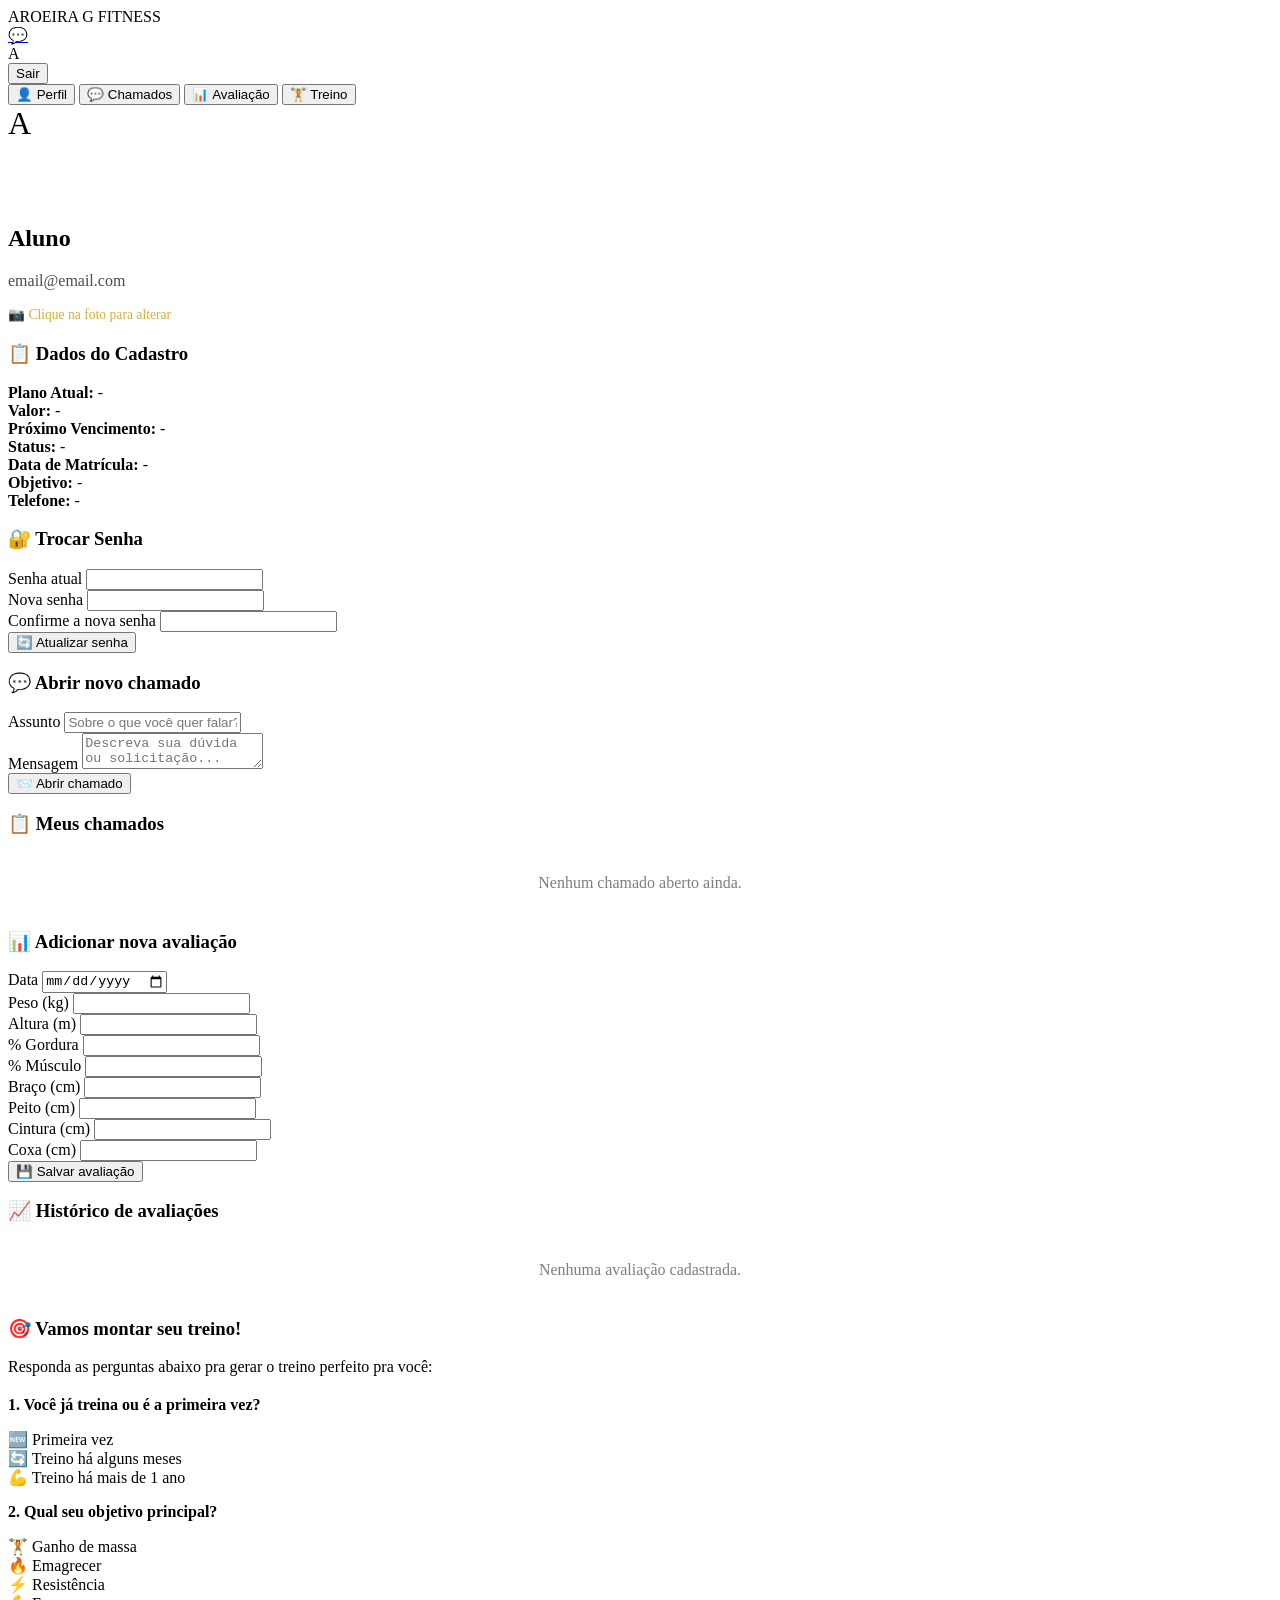
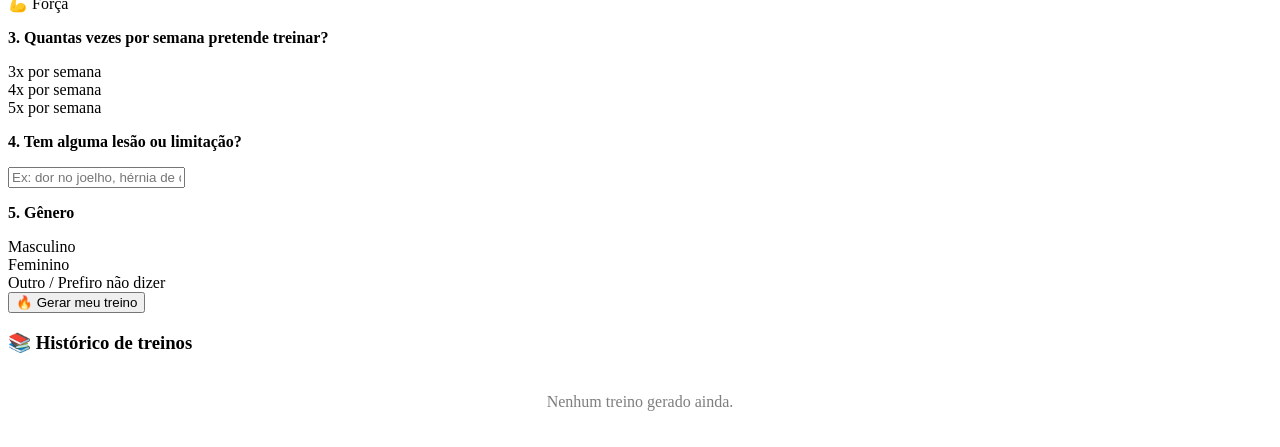
==== dashboard.html @ 15037dab "feat: dashboard com perfil, chamados, avaliacao e treino" ====
<!DOCTYPE html>
<html lang="pt-BR">
<head>
<meta charset="UTF-8">
<meta name="viewport" content="width=device-width, initial-scale=1.0">
<title>Área do Aluno - Aroeira G Fitness</title>
<link rel="stylesheet" href="style.css">
</head>
<body>

<header>
    <div class="logo">AROEIRA <span>G FITNESS</span></div>
    <div class="user-area">
        <a href="https://wa.me/5516997902168" target="_blank" class="btn btn-wpp">💬</a>
        <div class="avatar" id="headerAvatar" onclick="document.getElementById('fotoInput').click()">A</div>
        <button class="btn btn-outline" onclick="logout()">Sair</button>
    </div>
</header>

<input type="file" id="fotoInput" accept="image/*" style="display:none" onchange="trocarFoto(event)">

<div class="container">

    <div class="tabs">
        <button class="tab active" onclick="abrirTab('perfil', this)">👤 Perfil</button>
        <button class="tab" onclick="abrirTab('chamados', this)">💬 Chamados</button>
        <button class="tab" onclick="abrirTab('avaliacao', this)">📊 Avaliação</button>
        <button class="tab" onclick="abrirTab('treino', this)">🏋️ Treino</button>
    </div>

    <!-- PERFIL -->
    <div id="perfil" class="tab-content active">
        <div class="card">
            <div class="flex" style="align-items:center; gap:20px; margin-bottom:20px;">
                <div class="avatar" id="perfilAvatar" style="width:100px; height:100px; font-size:2rem;" onclick="document.getElementById('fotoInput').click()">A</div>
                <div>
                    <h2 class="text-gold" id="perfilNome">Aluno</h2>
                    <p id="perfilEmail" style="opacity:0.7;">email@email.com</p>
                    <p style="margin-top:8px; font-size:0.85rem; color:#d4af37;">📷 Clique na foto para alterar</p>
                </div>
            </div>

            <h3>📋 Dados do Cadastro</h3>
            <div class="info-row"><strong>Plano Atual:</strong> <span id="perfilPlano">-</span></div>
            <div class="info-row"><strong>Valor:</strong> <span id="perfilValor">-</span></div>
            <div class="info-row"><strong>Próximo Vencimento:</strong> <span id="perfilVencimento">-</span></div>
            <div class="info-row"><strong>Status:</strong> <span id="perfilStatus">-</span></div>
            <div class="info-row"><strong>Data de Matrícula:</strong> <span id="perfilMatricula">-</span></div>
            <div class="info-row"><strong>Objetivo:</strong> <span id="perfilObjetivo">-</span></div>
            <div class="info-row"><strong>Telefone:</strong> <span id="perfilTelefone">-</span></div>
        </div>

        <div class="card">
            <h3>🔐 Trocar Senha</h3>
            <form onsubmit="return trocarSenha(event)">
                <div class="form-group">
                    <label>Senha atual</label>
                    <input type="password" id="senhaAtual" required>
                </div>
                <div class="form-group">
                    <label>Nova senha</label>
                    <input type="password" id="senhaNova" required minlength="4">
                </div>
                <div class="form-group">
                    <label>Confirme a nova senha</label>
                    <input type="password" id="senhaConfirma" required minlength="4">
                </div>
                <button type="submit" class="btn">🔄 Atualizar senha</button>
            </form>
        </div>
    </div>

    <!-- CHAMADOS -->
    <div id="chamados" class="tab-content">
        <div class="card">
            <h3>💬 Abrir novo chamado</h3>
            <form onsubmit="return abrirChamado(event)">
                <div class="form-group">
                    <label>Assunto</label>
                    <input type="text" id="chamadoAssunto" required placeholder="Sobre o que você quer falar?">
                </div>
                <div class="form-group">
                    <label>Mensagem</label>
                    <textarea id="chamadoMensagem" required placeholder="Descreva sua dúvida ou solicitação..."></textarea>
                </div>
                <button type="submit" class="btn">📨 Abrir chamado</button>
            </form>
        </div>

        <div class="card">
            <h3>📋 Meus chamados</h3>
            <div id="listaChamados">
                <p style="opacity:0.5; text-align:center; padding:20px;">Nenhum chamado aberto ainda.</p>
            </div>
        </div>
    </div>

    <!-- AVALIAÇÃO FÍSICA -->
    <div id="avaliacao" class="tab-content">
        <div class="card">
            <h3>📊 Adicionar nova avaliação</h3>
            <form onsubmit="return adicionarAvaliacao(event)">
                <div class="grid-2">
                    <div class="form-group">
                        <label>Data</label>
                        <input type="date" id="avData" required>
                    </div>
                    <div class="form-group">
                        <label>Peso (kg)</label>
                        <input type="number" step="0.1" id="avPeso" required>
                    </div>
                    <div class="form-group">
                        <label>Altura (m)</label>
                        <input type="number" step="0.01" id="avAltura" required>
                    </div>
                    <div class="form-group">
                        <label>% Gordura</label>
                        <input type="number" step="0.1" id="avGordura" required>
                    </div>
                    <div class="form-group">
                        <label>% Músculo</label>
                        <input type="number" step="0.1" id="avMusculo" required>
                    </div>
                    <div class="form-group">
                        <label>Braço (cm)</label>
                        <input type="number" step="0.1" id="avBraco" required>
                    </div>
                    <div class="form-group">
                        <label>Peito (cm)</label>
                        <input type="number" step="0.1" id="avPeito" required>
                    </div>
                    <div class="form-group">
                        <label>Cintura (cm)</label>
                        <input type="number" step="0.1" id="avCintura" required>
                    </div>
                    <div class="form-group">
                        <label>Coxa (cm)</label>
                        <input type="number" step="0.1" id="avCoxa" required>
                    </div>
                </div>
                <button type="submit" class="btn">💾 Salvar avaliação</button>
            </form>
        </div>

        <div class="card">
            <h3>📈 Histórico de avaliações</h3>
            <div id="listaAvaliacoes">
                <p style="opacity:0.5; text-align:center; padding:20px;">Nenhuma avaliação cadastrada.</p>
            </div>
        </div>
    </div>

    <!-- TREINO -->
    <div id="treino" class="tab-content">
        <div id="filtrosTreino">
            <div class="filtro-card">
                <h3>🎯 Vamos montar seu treino!</h3>
                <p style="margin-bottom:20px;">Responda as perguntas abaixo pra gerar o treino perfeito pra você:</p>

                <p class="text-gold mb-20"><strong>1. Você já treina ou é a primeira vez?</strong></p>
                <div class="opcoes" data-pergunta="experiencia">
                    <div class="opcao" onclick="selecionarOpcao(this, 'experiencia', 'iniciante')">🆕 Primeira vez</div>
                    <div class="opcao" onclick="selecionarOpcao(this, 'experiencia', 'intermediario')">🔄 Treino há alguns meses</div>
                    <div class="opcao" onclick="selecionarOpcao(this, 'experiencia', 'avancado')">💪 Treino há mais de 1 ano</div>
                </div>

                <p class="text-gold mb-20"><strong>2. Qual seu objetivo principal?</strong></p>
                <div class="opcoes" data-pergunta="objetivo">
                    <div class="opcao" onclick="selecionarOpcao(this, 'objetivo', 'hipertrofia')">🏋️ Ganho de massa</div>
                    <div class="opcao" onclick="selecionarOpcao(this, 'objetivo', 'emagrecimento')">🔥 Emagrecer</div>
                    <div class="opcao" onclick="selecionarOpcao(this, 'objetivo', 'resistencia')">⚡ Resistência</div>
                    <div class="opcao" onclick="selecionarOpcao(this, 'objetivo', 'forca')">💪 Força</div>
                </div>

                <p class="text-gold mb-20"><strong>3. Quantas vezes por semana pretende treinar?</strong></p>
                <div class="opcoes" data-pergunta="frequencia">
                    <div class="opcao" onclick="selecionarOpcao(this, 'frequencia', 3)">3x por semana</div>
                    <div class="opcao" onclick="selecionarOpcao(this, 'frequencia', 4)">4x por semana</div>
                    <div class="opcao" onclick="selecionarOpcao(this, 'frequencia', 5)">5x por semana</div>
                </div>

                <p class="text-gold mb-20"><strong>4. Tem alguma lesão ou limitação?</strong></p>
                <div class="form-group">
                    <input type="text" id="limitacao" placeholder="Ex: dor no joelho, hérnia de disco, nenhuma...">
                </div>

                <p class="text-gold mb-20"><strong>5. Gênero</strong></p>
                <div class="opcoes" data-pergunta="genero">
                    <div class="opcao" onclick="selecionarOpcao(this, 'genero', 'm')">Masculino</div>
                    <div class="opcao" onclick="selecionarOpcao(this, 'genero', 'f')">Feminino</div>
                    <div class="opcao" onclick="selecionarOpcao(this, 'genero', 'o')">Outro / Prefiro não dizer</div>
                </div>

                <button class="btn mt-20" onclick="gerarTreino()">🔥 Gerar meu treino</button>
            </div>
        </div>

        <div id="resultadoTreino" style="display:none;"></div>

        <div class="card mt-20">
            <h3>📚 Histórico de treinos</h3>
            <div id="listaTreinos">
                <p style="opacity:0.5; text-align:center; padding:20px;">Nenhum treino gerado ainda.</p>
            </div>
        </div>
    </div>

</div>

<script src="app.js"></script>
</body>
</html>
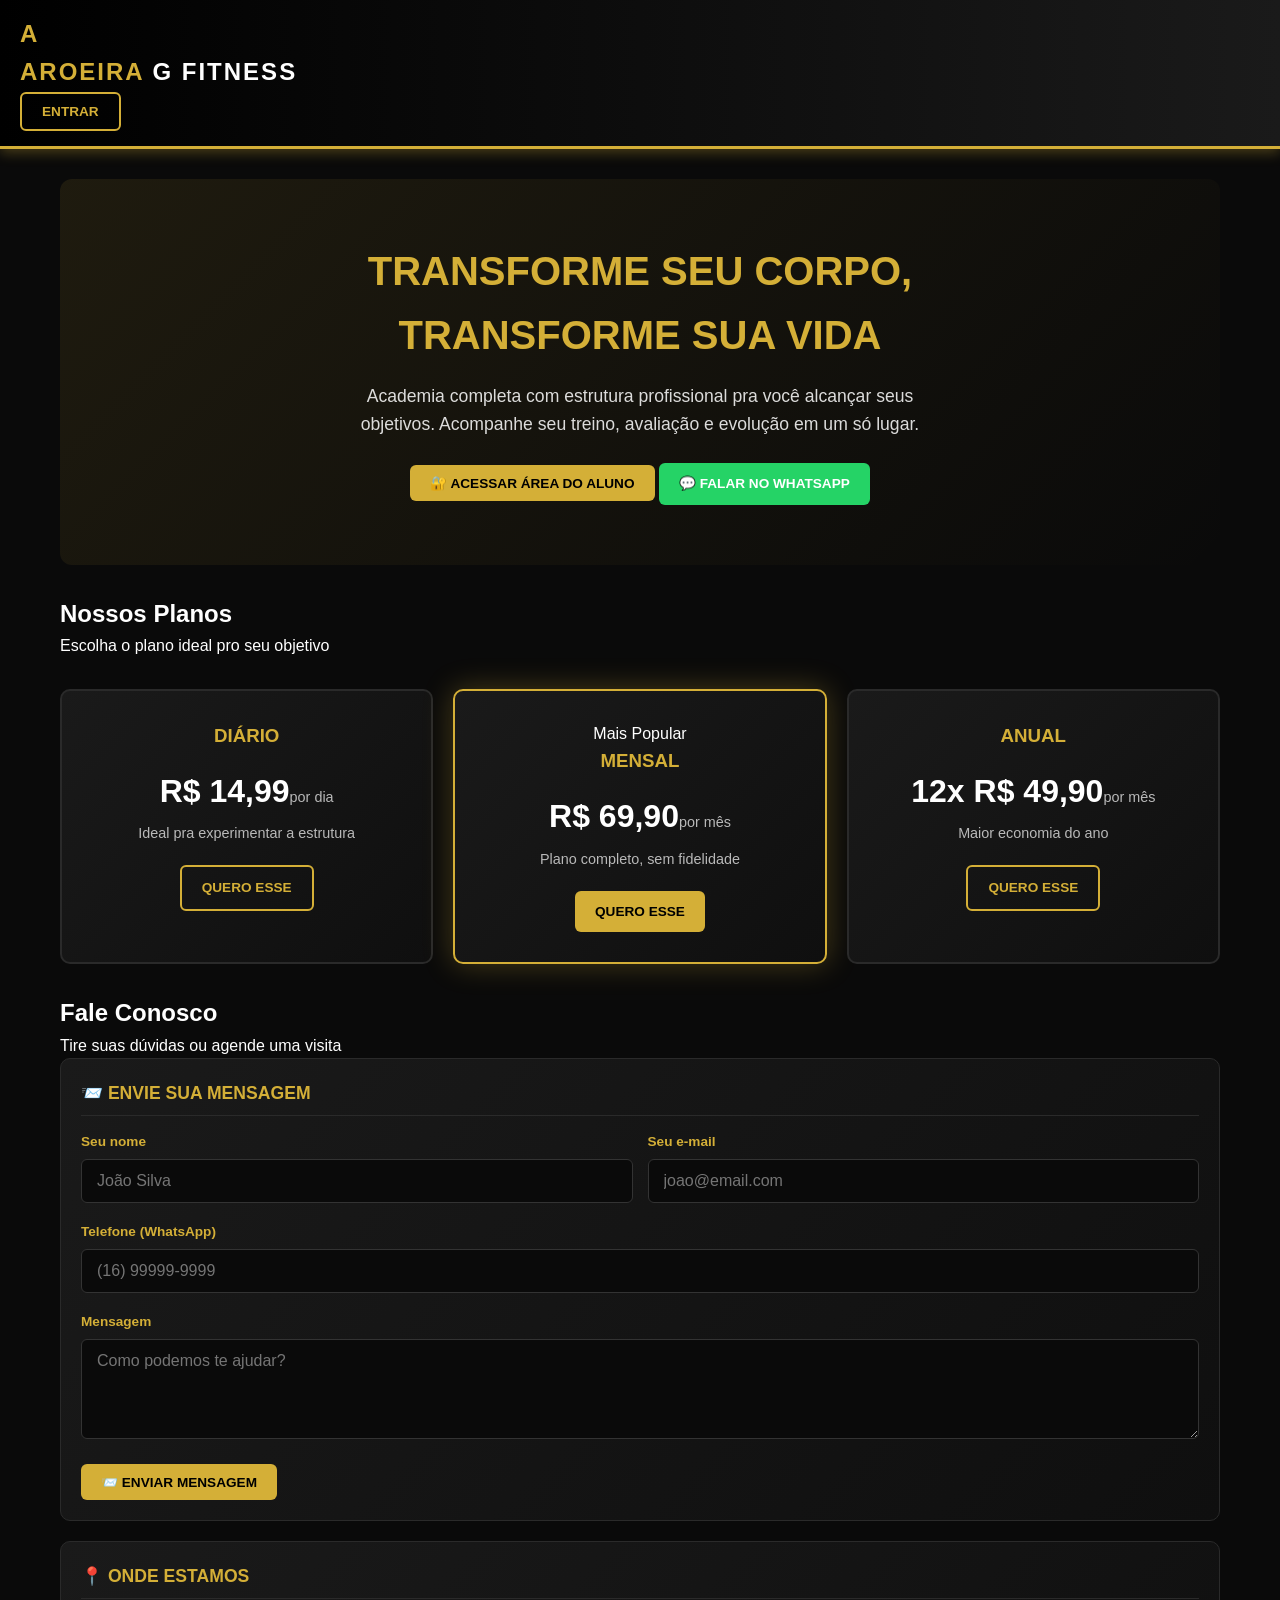
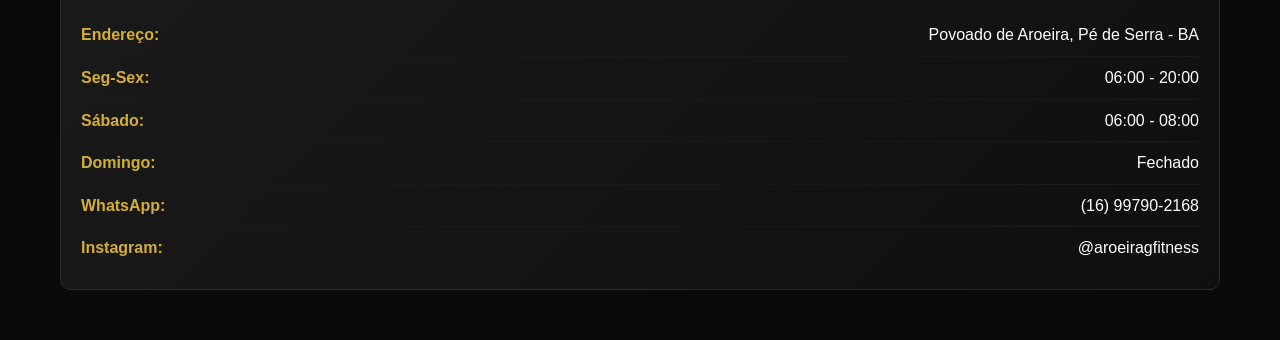
==== commit d187fec8: "v2: stats no perfil, avaliacao com editar/excluir" ====
--- a/dashboard.html
+++ b/dashboard.html
@@ -4,16 +4,23 @@
 <meta charset="UTF-8">
 <meta name="viewport" content="width=device-width, initial-scale=1.0">
 <title>Área do Aluno - Aroeira G Fitness</title>
+<link rel="preconnect" href="https://fonts.googleapis.com">
+<link rel="preconnect" href="https://fonts.gstatic.com" crossorigin>
+<link href="https://fonts.googleapis.com/css2?family=Inter:wght@400;500;600;700;800;900&display=swap" rel="stylesheet">
 <link rel="stylesheet" href="style.css">
 </head>
 <body>
 
 <header>
-    <div class="logo">AROEIRA <span>G FITNESS</span></div>
-    <div class="user-area">
-        <a href="https://wa.me/5516997902168" target="_blank" class="btn btn-wpp">💬</a>
-        <div class="avatar" id="headerAvatar" onclick="document.getElementById('fotoInput').click()">A</div>
-        <button class="btn btn-outline" onclick="logout()">Sair</button>
+    <div class="header-inner">
+        <div class="logo">
+            <div class="logo-mark">A</div>
+            <div class="logo-text">AROEIRA <span>G FITNESS</span></div>
+        </div>
+        <div class="user-area">
+            <div class="avatar" id="headerAvatar" onclick="document.getElementById('fotoInput').click()" title="Trocar foto">A</div>
+            <button class="btn btn-outline btn-sm" onclick="logout()">Sair</button>
+        </div>
     </div>
 </header>
 
@@ -31,39 +38,46 @@
     <!-- PERFIL -->
     <div id="perfil" class="tab-content active">
         <div class="card">
-            <div class="flex" style="align-items:center; gap:20px; margin-bottom:20px;">
-                <div class="avatar" id="perfilAvatar" style="width:100px; height:100px; font-size:2rem;" onclick="document.getElementById('fotoInput').click()">A</div>
+            <div class="flex" style="align-items:center; gap:20px; margin-bottom:24px;">
+                <div class="avatar avatar-lg" id="perfilAvatar" onclick="document.getElementById('fotoInput').click()">A</div>
                 <div>
-                    <h2 class="text-gold" id="perfilNome">Aluno</h2>
-                    <p id="perfilEmail" style="opacity:0.7;">email@email.com</p>
-                    <p style="margin-top:8px; font-size:0.85rem; color:#d4af37;">📷 Clique na foto para alterar</p>
-                </div>
-            </div>
-
-            <h3>📋 Dados do Cadastro</h3>
-            <div class="info-row"><strong>Plano Atual:</strong> <span id="perfilPlano">-</span></div>
-            <div class="info-row"><strong>Valor:</strong> <span id="perfilValor">-</span></div>
-            <div class="info-row"><strong>Próximo Vencimento:</strong> <span id="perfilVencimento">-</span></div>
-            <div class="info-row"><strong>Status:</strong> <span id="perfilStatus">-</span></div>
+                    <h2 class="text-gold" id="perfilNome" style="font-size:1.6rem; margin-bottom:4px;">Aluno</h2>
+                    <p id="perfilEmail" class="text-muted">email@email.com</p>
+                    <p style="margin-top:8px; font-size:0.82rem; color:var(--gold); font-weight:600;">📷 Clique na foto para alterar</p>
+                </div>
+            </div>
+
+            <div class="stat-grid">
+                <div class="stat-box"><div class="label">Plano</div><div class="value" id="statPlano">-</div></div>
+                <div class="stat-box"><div class="label">Valor</div><div class="value" id="statValor">-</div></div>
+                <div class="stat-box"><div class="label">Vencimento</div><div class="value" id="statVencimento">-</div></div>
+                <div class="stat-box"><div class="label">Status</div><div class="value" id="statStatus">-</div></div>
+            </div>
+
+            <h3 style="color:var(--gold); font-size:0.85rem; text-transform:uppercase; letter-spacing:1px; margin-bottom:12px; font-weight:700;">Dados Cadastrais</h3>
             <div class="info-row"><strong>Data de Matrícula:</strong> <span id="perfilMatricula">-</span></div>
             <div class="info-row"><strong>Objetivo:</strong> <span id="perfilObjetivo">-</span></div>
             <div class="info-row"><strong>Telefone:</strong> <span id="perfilTelefone">-</span></div>
         </div>
 
         <div class="card">
-            <h3>🔐 Trocar Senha</h3>
+            <div class="card-header">
+                <h3>🔐 Segurança</h3>
+            </div>
             <form onsubmit="return trocarSenha(event)">
                 <div class="form-group">
                     <label>Senha atual</label>
                     <input type="password" id="senhaAtual" required>
                 </div>
-                <div class="form-group">
-                    <label>Nova senha</label>
-                    <input type="password" id="senhaNova" required minlength="4">
-                </div>
-                <div class="form-group">
-                    <label>Confirme a nova senha</label>
-                    <input type="password" id="senhaConfirma" required minlength="4">
+                <div class="grid-2">
+                    <div class="form-group">
+                        <label>Nova senha</label>
+                        <input type="password" id="senhaNova" required minlength="4">
+                    </div>
+                    <div class="form-group">
+                        <label>Confirme a nova senha</label>
+                        <input type="password" id="senhaConfirma" required minlength="4">
+                    </div>
                 </div>
                 <button type="submit" class="btn">🔄 Atualizar senha</button>
             </form>
@@ -73,7 +87,7 @@
     <!-- CHAMADOS -->
     <div id="chamados" class="tab-content">
         <div class="card">
-            <h3>💬 Abrir novo chamado</h3>
+            <div class="card-header"><h3>💬 Abrir novo chamado</h3></div>
             <form onsubmit="return abrirChamado(event)">
                 <div class="form-group">
                     <label>Assunto</label>
@@ -88,9 +102,11 @@
         </div>
 
         <div class="card">
-            <h3>📋 Meus chamados</h3>
+            <div class="card-header">
+                <h3>📋 Meus chamados</h3>
+            </div>
             <div id="listaChamados">
-                <p style="opacity:0.5; text-align:center; padding:20px;">Nenhum chamado aberto ainda.</p>
+                <p class="text-muted text-center" style="padding:20px;">Nenhum chamado aberto ainda.</p>
             </div>
         </div>
     </div>
@@ -98,54 +114,38 @@
     <!-- AVALIAÇÃO FÍSICA -->
     <div id="avaliacao" class="tab-content">
         <div class="card">
-            <h3>📊 Adicionar nova avaliação</h3>
-            <form onsubmit="return adicionarAvaliacao(event)">
-                <div class="grid-2">
-                    <div class="form-group">
-                        <label>Data</label>
-                        <input type="date" id="avData" required>
-                    </div>
-                    <div class="form-group">
-                        <label>Peso (kg)</label>
-                        <input type="number" step="0.1" id="avPeso" required>
-                    </div>
-                    <div class="form-group">
-                        <label>Altura (m)</label>
-                        <input type="number" step="0.01" id="avAltura" required>
-                    </div>
-                    <div class="form-group">
-                        <label>% Gordura</label>
-                        <input type="number" step="0.1" id="avGordura" required>
-                    </div>
-                    <div class="form-group">
-                        <label>% Músculo</label>
-                        <input type="number" step="0.1" id="avMusculo" required>
-                    </div>
-                    <div class="form-group">
-                        <label>Braço (cm)</label>
-                        <input type="number" step="0.1" id="avBraco" required>
-                    </div>
-                    <div class="form-group">
-                        <label>Peito (cm)</label>
-                        <input type="number" step="0.1" id="avPeito" required>
-                    </div>
-                    <div class="form-group">
-                        <label>Cintura (cm)</label>
-                        <input type="number" step="0.1" id="avCintura" required>
-                    </div>
-                    <div class="form-group">
-                        <label>Coxa (cm)</label>
-                        <input type="number" step="0.1" id="avCoxa" required>
-                    </div>
-                </div>
-                <button type="submit" class="btn">💾 Salvar avaliação</button>
+            <div class="card-header">
+                <h3>📊 <span id="avFormTitulo">Adicionar avaliação</span></h3>
+                <button class="btn btn-outline btn-sm hidden" id="avCancelarBtn" onclick="cancelarEdicaoAvaliacao()">Cancelar</button>
+            </div>
+            <form onsubmit="return salvarAvaliacao(event)">
+                <input type="hidden" id="avId">
+                <div class="eval-grid">
+                    <div class="form-group"><label>Data</label><input type="date" id="av_date" required></div>
+                    <div class="form-group"><label>Peso (kg)</label><input type="number" id="av_peso" step="0.1" required></div>
+                    <div class="form-group"><label>Busto</label><input type="number" id="av_busto" step="0.1"></div>
+                    <div class="form-group"><label>Cintura</label><input type="number" id="av_cintura" step="0.1"></div>
+                    <div class="form-group"><label>Barriga</label><input type="number" id="av_barriga" step="0.1"></div>
+                    <div class="form-group"><label>Quadril</label><input type="number" id="av_quadril" step="0.1"></div>
+                    <div class="form-group"><label>Perna</label><input type="number" id="av_perna" step="0.1"></div>
+                    <div class="form-group"><label>Braço</label><input type="number" id="av_braco" step="0.1"></div>
+                    <div class="form-group"><label>IMC</label><input type="number" id="av_imc" step="0.1"></div>
+                    <div class="form-group"><label>% Gordura</label><input type="number" id="av_gordura" step="0.1"></div>
+                    <div class="form-group"><label>Massa Magra</label><input type="number" id="av_massa" step="0.1"></div>
+                    <div class="form-group"><label>Gord. Visceral</label><input type="number" id="av_visceral" step="0.1"></div>
+                    <div class="form-group"><label>Metab. Basal</label><input type="number" id="av_basal"></div>
+                    <div class="form-group"><label>Idade Metab.</label><input type="number" id="av_idade"></div>
+                </div>
+                <button type="submit" class="btn" id="avSubmitBtn">💾 Salvar avaliação</button>
             </form>
         </div>
 
         <div class="card">
-            <h3>📈 Histórico de avaliações</h3>
+            <div class="card-header">
+                <h3>📈 Histórico de avaliações</h3>
+            </div>
             <div id="listaAvaliacoes">
-                <p style="opacity:0.5; text-align:center; padding:20px;">Nenhuma avaliação cadastrada.</p>
+                <p class="text-muted text-center" style="padding:20px;">Nenhuma avaliação cadastrada.</p>
             </div>
         </div>
     </div>
@@ -154,53 +154,71 @@
     <div id="treino" class="tab-content">
         <div id="filtrosTreino">
             <div class="filtro-card">
-                <h3>🎯 Vamos montar seu treino!</h3>
-                <p style="margin-bottom:20px;">Responda as perguntas abaixo pra gerar o treino perfeito pra você:</p>
-
-                <p class="text-gold mb-20"><strong>1. Você já treina ou é a primeira vez?</strong></p>
-                <div class="opcoes" data-pergunta="experiencia">
-                    <div class="opcao" onclick="selecionarOpcao(this, 'experiencia', 'iniciante')">🆕 Primeira vez</div>
-                    <div class="opcao" onclick="selecionarOpcao(this, 'experiencia', 'intermediario')">🔄 Treino há alguns meses</div>
-                    <div class="opcao" onclick="selecionarOpcao(this, 'experiencia', 'avancado')">💪 Treino há mais de 1 ano</div>
-                </div>
-
-                <p class="text-gold mb-20"><strong>2. Qual seu objetivo principal?</strong></p>
-                <div class="opcoes" data-pergunta="objetivo">
-                    <div class="opcao" onclick="selecionarOpcao(this, 'objetivo', 'hipertrofia')">🏋️ Ganho de massa</div>
-                    <div class="opcao" onclick="selecionarOpcao(this, 'objetivo', 'emagrecimento')">🔥 Emagrecer</div>
-                    <div class="opcao" onclick="selecionarOpcao(this, 'objetivo', 'resistencia')">⚡ Resistência</div>
-                    <div class="opcao" onclick="selecionarOpcao(this, 'objetivo', 'forca')">💪 Força</div>
-                </div>
-
-                <p class="text-gold mb-20"><strong>3. Quantas vezes por semana pretende treinar?</strong></p>
-                <div class="opcoes" data-pergunta="frequencia">
-                    <div class="opcao" onclick="selecionarOpcao(this, 'frequencia', 3)">3x por semana</div>
-                    <div class="opcao" onclick="selecionarOpcao(this, 'frequencia', 4)">4x por semana</div>
-                    <div class="opcao" onclick="selecionarOpcao(this, 'frequencia', 5)">5x por semana</div>
-                </div>
-
-                <p class="text-gold mb-20"><strong>4. Tem alguma lesão ou limitação?</strong></p>
-                <div class="form-group">
-                    <input type="text" id="limitacao" placeholder="Ex: dor no joelho, hérnia de disco, nenhuma...">
-                </div>
-
-                <p class="text-gold mb-20"><strong>5. Gênero</strong></p>
-                <div class="opcoes" data-pergunta="genero">
-                    <div class="opcao" onclick="selecionarOpcao(this, 'genero', 'm')">Masculino</div>
-                    <div class="opcao" onclick="selecionarOpcao(this, 'genero', 'f')">Feminino</div>
-                    <div class="opcao" onclick="selecionarOpcao(this, 'genero', 'o')">Outro / Prefiro não dizer</div>
-                </div>
-
-                <button class="btn mt-20" onclick="gerarTreino()">🔥 Gerar meu treino</button>
-            </div>
-        </div>
-
-        <div id="resultadoTreino" style="display:none;"></div>
+                <h3>🎯 Monte seu treino</h3>
+                <p class="subtitle">Responda as perguntas e a gente gera um treino personalizado pra você com os aparelhos da academia.</p>
+
+                <div class="filtro-pergunta">
+                    <div class="titulo"><strong>1.</strong> Você já treina ou é a primeira vez?</div>
+                    <div class="opcoes" data-pergunta="experiencia">
+                        <div class="opcao" onclick="selecionarOpcao(this, 'experiencia', 'iniciante')">🆕 Primeira vez</div>
+                        <div class="opcao" onclick="selecionarOpcao(this, 'experiencia', 'intermediario')">🔄 Treino há meses</div>
+                        <div class="opcao" onclick="selecionarOpcao(this, 'experiencia', 'avancado')">💪 Treino há 1+ ano</div>
+                    </div>
+                </div>
+
+                <div class="filtro-pergunta">
+                    <div class="titulo"><strong>2.</strong> Qual seu objetivo principal?</div>
+                    <div class="opcoes" data-pergunta="objetivo">
+                        <div class="opcao" onclick="selecionarOpcao(this, 'objetivo', 'hipertrofia')">🏋️ Ganho de massa</div>
+                        <div class="opcao" onclick="selecionarOpcao(this, 'objetivo', 'emagrecimento')">🔥 Emagrecer</div>
+                        <div class="opcao" onclick="selecionarOpcao(this, 'objetivo', 'resistencia')">⚡ Resistência</div>
+                        <div class="opcao" onclick="selecionarOpcao(this, 'objetivo', 'forca')">💪 Força</div>
+                    </div>
+                </div>
+
+                <div class="filtro-pergunta">
+                    <div class="titulo"><strong>3.</strong> Quantas vezes por semana vai treinar?</div>
+                    <div class="opcoes" data-pergunta="frequencia">
+                        <div class="opcao" onclick="selecionarOpcao(this, 'frequencia', 3)">3x por semana</div>
+                        <div class="opcao" onclick="selecionarOpcao(this, 'frequencia', 4)">4x por semana</div>
+                        <div class="opcao" onclick="selecionarOpcao(this, 'frequencia', 5)">5x por semana</div>
+                    </div>
+                </div>
+
+                <div class="filtro-pergunta">
+                    <div class="titulo"><strong>4.</strong> Qual grupo muscular você quer treinar HOJE?</div>
+                    <div class="opcoes" data-pergunta="grupo">
+                        <div class="opcao" onclick="selecionarOpcao(this, 'grupo', 'peito')">🏋️ Peito</div>
+                        <div class="opcao" onclick="selecionarOpcao(this, 'grupo', 'costas')">🔙 Costas</div>
+                        <div class="opcao" onclick="selecionarOpcao(this, 'grupo', 'pernas')">🦵 Pernas</div>
+                        <div class="opcao" onclick="selecionarOpcao(this, 'grupo', 'gluteos')">🍑 Glúteos</div>
+                        <div class="opcao" onclick="selecionarOpcao(this, 'grupo', 'ombros')">💪 Ombros</div>
+                        <div class="opcao" onclick="selecionarOpcao(this, 'grupo', 'bracos')">💪 Braços</div>
+                        <div class="opcao" onclick="selecionarOpcao(this, 'grupo', 'core')">🔥 Core/Abdômen</div>
+                        <div class="opcao" onclick="selecionarOpcao(this, 'grupo', 'cardio')">❤️ Cardio</div>
+                    </div>
+                </div>
+
+                <div class="filtro-pergunta">
+                    <div class="titulo"><strong>5.</strong> Gênero</div>
+                    <div class="opcoes" data-pergunta="genero">
+                        <div class="opcao" onclick="selecionarOpcao(this, 'genero', 'm')">Masculino</div>
+                        <div class="opcao" onclick="selecionarOpcao(this, 'genero', 'f')">Feminino</div>
+                    </div>
+                </div>
+
+                <button class="btn mt-20" onclick="gerarTreino()">🔥 Gerar treino de hoje</button>
+            </div>
+        </div>
+
+        <div id="resultadoTreino" class="hidden"></div>
 
         <div class="card mt-20">
-            <h3>📚 Histórico de treinos</h3>
+            <div class="card-header">
+                <h3>📚 Histórico de treinos</h3>
+            </div>
             <div id="listaTreinos">
-                <p style="opacity:0.5; text-align:center; padding:20px;">Nenhum treino gerado ainda.</p>
+                <p class="text-muted text-center" style="padding:20px;">Nenhum treino gerado ainda.</p>
             </div>
         </div>
     </div>
--- a/style.css
+++ b/style.css
@@ -0,0 +1,451 @@
+/* ============================================
+   AROEIRA G FITNESS - SITE DOS ALUNOS
+   Identidade: Preto + Dourado (#d4af37 / #ffd700)
+   ============================================ */
+
+* { box-sizing: border-box; margin: 0; padding: 0; font-family: 'Segoe UI', Arial, sans-serif; }
+
+body {
+    background: #0a0a0a;
+    color: #fff;
+    min-height: 100vh;
+    line-height: 1.6;
+}
+
+/* === HEADER === */
+header {
+    background: linear-gradient(90deg, #000 0%, #1a1a1a 100%);
+    border-bottom: 3px solid #d4af37;
+    padding: 15px 20px;
+    display: flex;
+    align-items: center;
+    justify-content: space-between;
+    position: sticky;
+    top: 0;
+    z-index: 100;
+    box-shadow: 0 4px 12px rgba(212,175,55,0.3);
+}
+
+.logo {
+    font-size: 1.5rem;
+    font-weight: bold;
+    color: #d4af37;
+    letter-spacing: 2px;
+    text-transform: uppercase;
+}
+
+.logo span { color: #fff; }
+
+.user-area { display: flex; align-items: center; gap: 12px; }
+
+.avatar {
+    width: 40px; height: 40px; border-radius: 50%;
+    background: #d4af37; color: #000;
+    display: flex; align-items: center; justify-content: center;
+    font-weight: bold; cursor: pointer; overflow: hidden;
+    border: 2px solid #d4af37;
+}
+.avatar img { width: 100%; height: 100%; object-fit: cover; }
+
+.btn {
+    background: #d4af37;
+    color: #000;
+    border: none;
+    padding: 10px 20px;
+    border-radius: 6px;
+    font-weight: bold;
+    cursor: pointer;
+    text-transform: uppercase;
+    font-size: 0.85rem;
+    transition: all 0.3s;
+    text-decoration: none;
+    display: inline-block;
+}
+.btn:hover { background: #ffd700; transform: translateY(-2px); }
+
+.btn-outline {
+    background: transparent;
+    color: #d4af37;
+    border: 2px solid #d4af37;
+}
+.btn-outline:hover { background: #d4af37; color: #000; }
+
+.btn-wpp {
+    background: #25d366;
+    color: #fff;
+}
+.btn-wpp:hover { background: #1eb854; }
+
+/* === CONTAINER === */
+.container {
+    max-width: 1200px;
+    margin: 0 auto;
+    padding: 30px 20px;
+}
+
+/* === LOGIN === */
+.login-box {
+    max-width: 420px;
+    margin: 80px auto;
+    background: linear-gradient(135deg, #1a1a1a, #0f0f0f);
+    border: 2px solid #d4af37;
+    border-radius: 12px;
+    padding: 40px 30px;
+    box-shadow: 0 0 30px rgba(212,175,55,0.2);
+}
+.login-box h1 {
+    text-align: center;
+    color: #d4af37;
+    margin-bottom: 10px;
+    font-size: 1.8rem;
+    text-transform: uppercase;
+}
+.login-box p { text-align: center; opacity: 0.7; margin-bottom: 25px; font-size: 0.9rem; }
+
+.form-group { margin-bottom: 18px; }
+.form-group label {
+    display: block;
+    color: #d4af37;
+    font-size: 0.85rem;
+    margin-bottom: 6px;
+    font-weight: 600;
+}
+.form-group input, .form-group select, .form-group textarea {
+    width: 100%;
+    padding: 12px 15px;
+    background: #0a0a0a;
+    border: 1px solid #333;
+    border-radius: 6px;
+    color: #fff;
+    font-size: 1rem;
+    transition: border 0.3s;
+}
+.form-group input:focus, .form-group select:focus, .form-group textarea:focus {
+    border-color: #d4af37;
+    outline: none;
+}
+.form-group textarea { resize: vertical; min-height: 100px; }
+
+.form-link {
+    color: #d4af37;
+    text-decoration: none;
+    font-size: 0.85rem;
+    cursor: pointer;
+}
+.form-link:hover { color: #ffd700; }
+
+.divider {
+    text-align: center;
+    margin: 20px 0;
+    opacity: 0.4;
+    font-size: 0.8rem;
+}
+
+/* === TABS === */
+.tabs {
+    display: flex;
+    background: #1a1a1a;
+    border-bottom: 2px solid #d4af37;
+    overflow-x: auto;
+    margin-bottom: 30px;
+    border-radius: 8px 8px 0 0;
+}
+.tab {
+    flex: 1;
+    min-width: 120px;
+    padding: 15px 20px;
+    text-align: center;
+    cursor: pointer;
+    color: #888;
+    font-weight: 600;
+    text-transform: uppercase;
+    font-size: 0.85rem;
+    border-bottom: 3px solid transparent;
+    transition: all 0.3s;
+    background: none;
+    border-top: none;
+    border-left: none;
+    border-right: none;
+}
+.tab:hover { color: #d4af37; }
+.tab.active {
+    color: #d4af37;
+    border-bottom-color: #d4af37;
+    background: rgba(212,175,55,0.1);
+}
+
+.tab-content { display: none; animation: fadeIn 0.4s; }
+.tab-content.active { display: block; }
+
+@keyframes fadeIn { from { opacity: 0; transform: translateY(10px); } to { opacity: 1; transform: translateY(0); } }
+
+/* === CARDS === */
+.card {
+    background: linear-gradient(135deg, #1a1a1a, #0f0f0f);
+    border: 1px solid #2a2a2a;
+    border-radius: 10px;
+    padding: 20px;
+    margin-bottom: 20px;
+}
+.card h3 {
+    color: #d4af37;
+    margin-bottom: 15px;
+    text-transform: uppercase;
+    font-size: 1.1rem;
+    border-bottom: 1px solid #2a2a2a;
+    padding-bottom: 8px;
+}
+
+.info-row {
+    display: flex;
+    justify-content: space-between;
+    padding: 8px 0;
+    border-bottom: 1px solid #1a1a1a;
+}
+.info-row:last-child { border-bottom: none; }
+.info-row strong { color: #d4af37; }
+.info-row span { color: #fff; text-align: right; }
+
+/* === BADGES === */
+.badge {
+    display: inline-block;
+    padding: 4px 12px;
+    border-radius: 20px;
+    font-size: 0.75rem;
+    font-weight: bold;
+    text-transform: uppercase;
+}
+.badge-gold { background: #d4af37; color: #000; }
+.badge-green { background: #00c853; color: #fff; }
+.badge-yellow { background: #ffb300; color: #000; }
+.badge-red { background: #ff1744; color: #fff; }
+.badge-darkred { background: #b71c1c; color: #fff; }
+
+/* === CHAT === */
+.chat-container {
+    background: #0a0a0a;
+    border: 1px solid #2a2a2a;
+    border-radius: 8px;
+    height: 400px;
+    display: flex;
+    flex-direction: column;
+}
+.chat-messages {
+    flex: 1;
+    overflow-y: auto;
+    padding: 15px;
+}
+.msg {
+    margin-bottom: 10px;
+    padding: 10px 14px;
+    border-radius: 10px;
+    max-width: 70%;
+    word-wrap: break-word;
+}
+.msg-me {
+    background: #d4af37;
+    color: #000;
+    margin-left: auto;
+    text-align: right;
+}
+.msg-them {
+    background: #1a1a1a;
+    color: #fff;
+    border: 1px solid #2a2a2a;
+}
+.msg-time { font-size: 0.7rem; opacity: 0.6; margin-top: 4px; }
+
+.chat-input {
+    display: flex;
+    padding: 10px;
+    background: #1a1a1a;
+    border-top: 1px solid #2a2a2a;
+    gap: 8px;
+}
+.chat-input input { flex: 1; }
+.chat-input button { padding: 10px 20px; }
+
+/* === AVALIAÇÃO === */
+.avaliacao-item {
+    background: #1a1a1a;
+    border-left: 4px solid #d4af37;
+    padding: 15px;
+    margin-bottom: 12px;
+    border-radius: 0 6px 6px 0;
+}
+.avaliacao-item .data { color: #d4af37; font-weight: bold; margin-bottom: 8px; }
+.avaliacao-grid {
+    display: grid;
+    grid-template-columns: repeat(auto-fit, minmax(150px, 1fr));
+    gap: 8px;
+    font-size: 0.85rem;
+}
+
+/* === TREINO === */
+.exercicio-card {
+    background: #1a1a1a;
+    border: 1px solid #2a2a2a;
+    border-left: 4px solid #d4af37;
+    padding: 15px;
+    margin-bottom: 10px;
+    border-radius: 0 6px 6px 0;
+}
+.exercicio-card .nome {
+    color: #d4af37;
+    font-weight: bold;
+    font-size: 1.05rem;
+    margin-bottom: 5px;
+}
+.exercicio-card .detalhes { font-size: 0.9rem; opacity: 0.85; }
+.grupo-musculer { color: #888; font-size: 0.75rem; text-transform: uppercase; margin-top: 4px; }
+
+.treino-dia {
+    margin-bottom: 20px;
+}
+.treino-dia h4 {
+    color: #d4af37;
+    background: rgba(212,175,55,0.1);
+    padding: 10px 15px;
+    border-radius: 6px;
+    margin-bottom: 12px;
+    text-transform: uppercase;
+}
+
+/* === FILTROS DE TREINO === */
+.filtro-card {
+    background: linear-gradient(135deg, #1a1a1a, #0f0f0f);
+    border: 1px solid #d4af37;
+    border-radius: 10px;
+    padding: 25px;
+    margin-bottom: 20px;
+}
+.filtro-card h3 {
+    color: #d4af37;
+    text-transform: uppercase;
+    margin-bottom: 15px;
+}
+.opcoes {
+    display: grid;
+    grid-template-columns: repeat(auto-fit, minmax(200px, 1fr));
+    gap: 10px;
+    margin-bottom: 15px;
+}
+.opcao {
+    background: #0a0a0a;
+    border: 2px solid #2a2a2a;
+    padding: 12px;
+    border-radius: 6px;
+    cursor: pointer;
+    text-align: center;
+    transition: all 0.3s;
+    font-size: 0.9rem;
+}
+.opcao:hover { border-color: #d4af37; }
+.opcao.selected {
+    background: rgba(212,175,55,0.2);
+    border-color: #d4af37;
+    color: #d4af37;
+    font-weight: bold;
+}
+
+/* === MODAL === */
+.modal-bg {
+    position: fixed;
+    top: 0; left: 0; right: 0; bottom: 0;
+    background: rgba(0,0,0,0.85);
+    display: none;
+    align-items: center;
+    justify-content: center;
+    z-index: 1000;
+}
+.modal-bg.show { display: flex; }
+.modal {
+    background: #1a1a1a;
+    border: 2px solid #d4af37;
+    border-radius: 12px;
+    padding: 30px;
+    max-width: 500px;
+    width: 90%;
+    max-height: 90vh;
+    overflow-y: auto;
+}
+.modal h2 {
+    color: #d4af37;
+    margin-bottom: 20px;
+    text-transform: uppercase;
+}
+
+/* === TOAST === */
+.toast {
+    position: fixed;
+    bottom: 30px;
+    right: 30px;
+    background: #1a1a1a;
+    border-left: 4px solid #00c853;
+    color: #fff;
+    padding: 15px 20px;
+    border-radius: 6px;
+    box-shadow: 0 4px 20px rgba(0,0,0,0.5);
+    z-index: 2000;
+    animation: slideIn 0.3s;
+    max-width: 350px;
+}
+.toast.error { border-left-color: #ff1744; }
+@keyframes slideIn { from { transform: translateX(100%); opacity: 0; } to { transform: translateX(0); opacity: 1; } }
+
+/* === HOME === */
+.hero {
+    text-align: center;
+    padding: 60px 20px;
+    background: linear-gradient(135deg, rgba(212,175,55,0.1), transparent);
+    border-radius: 12px;
+    margin-bottom: 30px;
+}
+.hero h1 {
+    font-size: 2.5rem;
+    color: #d4af37;
+    text-transform: uppercase;
+    margin-bottom: 15px;
+}
+.hero p { font-size: 1.1rem; opacity: 0.85; max-width: 600px; margin: 0 auto 25px; }
+
+.planos-grid {
+    display: grid;
+    grid-template-columns: repeat(auto-fit, minmax(250px, 1fr));
+    gap: 20px;
+    margin: 30px 0;
+}
+.plano-card {
+    background: linear-gradient(135deg, #1a1a1a, #0f0f0f);
+    border: 2px solid #2a2a2a;
+    border-radius: 10px;
+    padding: 30px 20px;
+    text-align: center;
+    transition: all 0.3s;
+}
+.plano-card:hover { border-color: #d4af37; transform: translateY(-5px); }
+.plano-card.destaque { border-color: #d4af37; box-shadow: 0 0 30px rgba(212,175,55,0.3); }
+.plano-card h3 { color: #d4af37; text-transform: uppercase; margin-bottom: 15px; }
+.plano-card .preco { font-size: 2rem; color: #fff; font-weight: bold; margin-bottom: 5px; }
+.plano-card .preco small { font-size: 0.9rem; opacity: 0.7; font-weight: normal; }
+.plano-card .desc { opacity: 0.7; font-size: 0.9rem; margin-bottom: 20px; }
+
+/* === RESPONSIVO === */
+@media (max-width: 600px) {
+    .hero h1 { font-size: 1.8rem; }
+    .tabs { flex-wrap: nowrap; }
+    .tab { font-size: 0.75rem; padding: 12px 10px; min-width: 100px; }
+    header { padding: 10px 15px; }
+    .logo { font-size: 1.1rem; }
+}
+
+/* === UTILITÁRIOS === */
+.text-gold { color: #d4af37; }
+.text-center { text-align: center; }
+.mb-20 { margin-bottom: 20px; }
+.mt-20 { margin-top: 20px; }
+.hidden { display: none; }
+.flex { display: flex; gap: 10px; align-items: center; }
+.flex-1 { flex: 1; }
+.grid-2 { display: grid; grid-template-columns: 1fr 1fr; gap: 15px; }
+@media (max-width: 600px) { .grid-2 { grid-template-columns: 1fr; } }
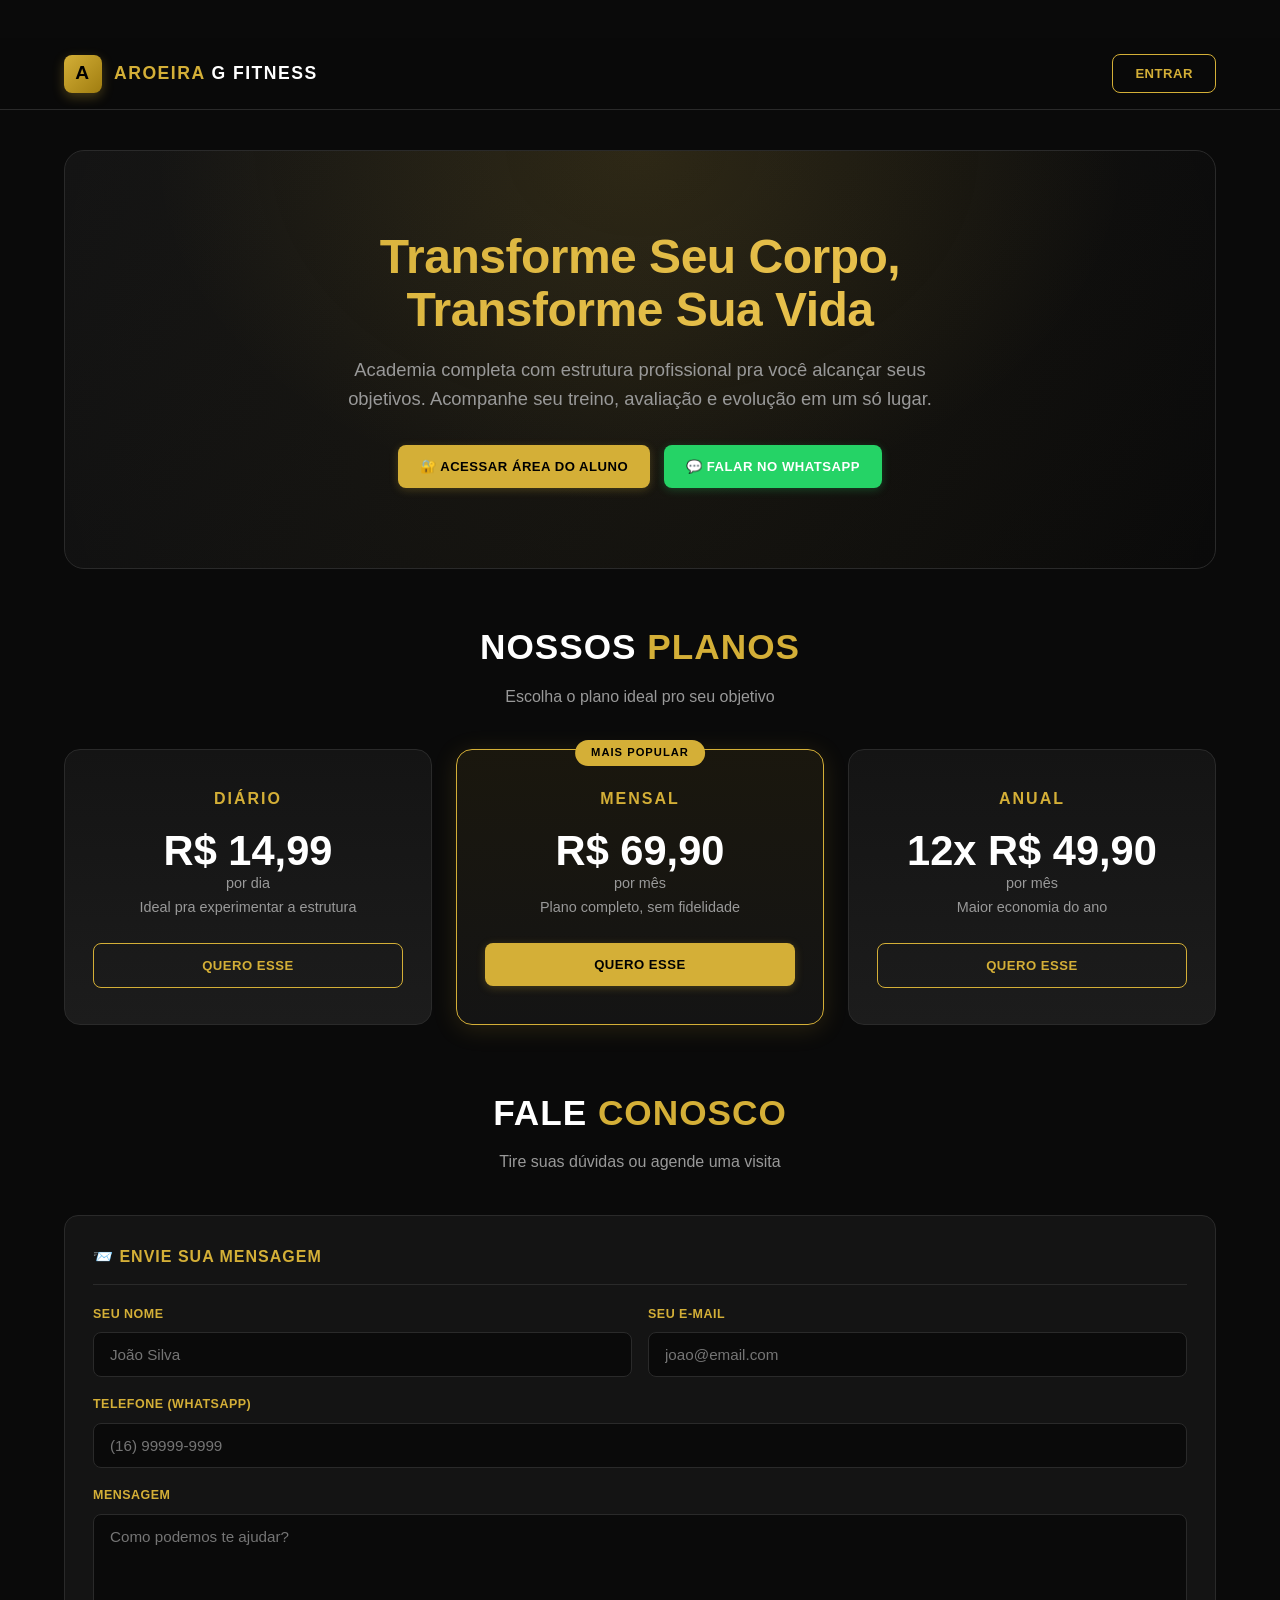
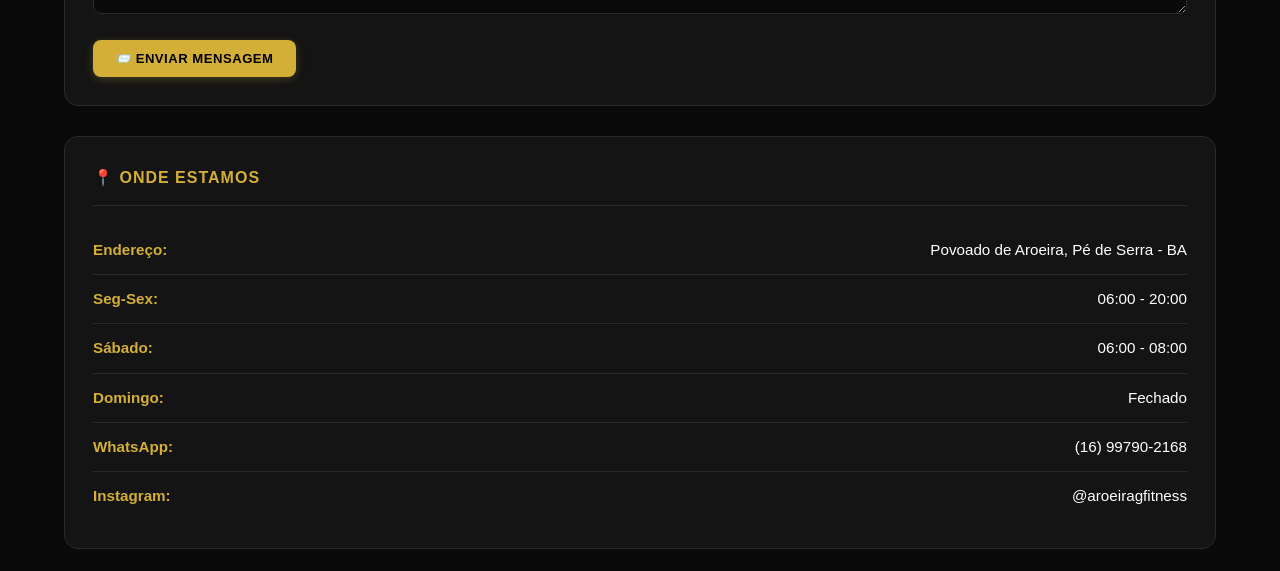
==== commit 1a226a1a: "v3: app.js com cache-buster" ====
--- a/dashboard.html
+++ b/dashboard.html
@@ -225,6 +225,6 @@
 
 </div>
 
-<script src="app.js"></script>
+<script src="app.js?v=3"></script>
 </body>
 </html>
--- a/style.css
+++ b/style.css
@@ -1,378 +1,648 @@
 /* ============================================
    AROEIRA G FITNESS - SITE DOS ALUNOS
-   Identidade: Preto + Dourado (#d4af37 / #ffd700)
+   Identidade: Preto + Dourado (#d4af37)
+   Designer profissional v2
    ============================================ */
 
-* { box-sizing: border-box; margin: 0; padding: 0; font-family: 'Segoe UI', Arial, sans-serif; }
+:root {
+    --gold: #d4af37;
+    --gold-light: #f0c855;
+    --gold-dark: #a07d10;
+    --bg: #0a0a0a;
+    --bg-2: #141414;
+    --bg-3: #1c1c1c;
+    --border: #2a2a2a;
+    --text: #ffffff;
+    --text-muted: #999999;
+    --success: #00c853;
+    --warning: #ffb300;
+    --danger: #ff1744;
+    --darkred: #b71c1c;
+    --shadow: 0 4px 24px rgba(0, 0, 0, 0.5);
+    --shadow-gold: 0 4px 24px rgba(212, 175, 55, 0.15);
+}
+
+* { box-sizing: border-box; margin: 0; padding: 0; font-family: 'Inter', -apple-system, BlinkMacSystemFont, 'Segoe UI', sans-serif; }
+
+html { scroll-behavior: smooth; }
 
 body {
-    background: #0a0a0a;
-    color: #fff;
+    background: var(--bg);
+    color: var(--text);
     min-height: 100vh;
     line-height: 1.6;
+    -webkit-font-smoothing: antialiased;
 }
 
 /* === HEADER === */
 header {
-    background: linear-gradient(90deg, #000 0%, #1a1a1a 100%);
-    border-bottom: 3px solid #d4af37;
-    padding: 15px 20px;
-    display: flex;
-    align-items: center;
-    justify-content: space-between;
+    background: rgba(10, 10, 10, 0.95);
+    backdrop-filter: blur(20px);
+    border-bottom: 1px solid var(--border);
+    padding: 16px 0;
     position: sticky;
     top: 0;
     z-index: 100;
+}
+
+.header-inner {
+    max-width: 1200px;
+    margin: 0 auto;
+    padding: 0 24px;
+    display: flex;
+    align-items: center;
+    justify-content: space-between;
+}
+
+.logo {
+    display: flex;
+    align-items: center;
+    gap: 12px;
+    font-weight: 800;
+    letter-spacing: 1.5px;
+    text-transform: uppercase;
+    font-size: 1.1rem;
+}
+.logo-mark {
+    width: 38px; height: 38px;
+    background: linear-gradient(135deg, var(--gold), var(--gold-dark));
+    border-radius: 8px;
+    display: flex; align-items: center; justify-content: center;
+    color: #000; font-weight: 900; font-size: 1.2rem;
     box-shadow: 0 4px 12px rgba(212,175,55,0.3);
 }
-
-.logo {
-    font-size: 1.5rem;
-    font-weight: bold;
-    color: #d4af37;
-    letter-spacing: 2px;
-    text-transform: uppercase;
-}
-
-.logo span { color: #fff; }
+.logo-text { color: var(--gold); }
+.logo-text span { color: var(--text); }
 
 .user-area { display: flex; align-items: center; gap: 12px; }
 
 .avatar {
     width: 40px; height: 40px; border-radius: 50%;
-    background: #d4af37; color: #000;
+    background: linear-gradient(135deg, var(--gold), var(--gold-dark));
+    color: #000;
     display: flex; align-items: center; justify-content: center;
-    font-weight: bold; cursor: pointer; overflow: hidden;
-    border: 2px solid #d4af37;
-}
+    font-weight: 700; cursor: pointer; overflow: hidden;
+    border: 2px solid var(--gold);
+    transition: transform 0.2s;
+}
+.avatar:hover { transform: scale(1.05); }
 .avatar img { width: 100%; height: 100%; object-fit: cover; }
-
+.avatar-lg { width: 96px; height: 96px; font-size: 2.2rem; border-width: 3px; }
+
+/* === BUTTONS === */
 .btn {
-    background: #d4af37;
+    background: var(--gold);
     color: #000;
     border: none;
-    padding: 10px 20px;
-    border-radius: 6px;
-    font-weight: bold;
+    padding: 11px 22px;
+    border-radius: 8px;
+    font-weight: 700;
     cursor: pointer;
     text-transform: uppercase;
-    font-size: 0.85rem;
-    transition: all 0.3s;
+    font-size: 0.82rem;
+    letter-spacing: 0.5px;
+    transition: all 0.25s ease;
     text-decoration: none;
-    display: inline-block;
-}
-.btn:hover { background: #ffd700; transform: translateY(-2px); }
+    display: inline-flex;
+    align-items: center;
+    gap: 8px;
+    box-shadow: 0 2px 8px rgba(212,175,55,0.25);
+}
+.btn:hover { background: var(--gold-light); transform: translateY(-2px); box-shadow: 0 4px 16px rgba(212,175,55,0.4); }
+.btn:active { transform: translateY(0); }
+.btn-block { width: 100%; justify-content: center; }
 
 .btn-outline {
     background: transparent;
-    color: #d4af37;
-    border: 2px solid #d4af37;
-}
-.btn-outline:hover { background: #d4af37; color: #000; }
+    color: var(--gold);
+    border: 1.5px solid var(--gold);
+    box-shadow: none;
+}
+.btn-outline:hover { background: var(--gold); color: #000; }
 
 .btn-wpp {
     background: #25d366;
     color: #fff;
-}
-.btn-wpp:hover { background: #1eb854; }
+    box-shadow: 0 2px 8px rgba(37,211,102,0.25);
+}
+.btn-wpp:hover { background: #1eb854; box-shadow: 0 4px 16px rgba(37,211,102,0.4); }
+
+.btn-danger {
+    background: var(--danger);
+    color: #fff;
+    box-shadow: 0 2px 8px rgba(255,23,68,0.25);
+}
+.btn-danger:hover { background: #e0143d; }
+
+.btn-sm { padding: 7px 14px; font-size: 0.75rem; }
+.btn-icon { padding: 8px 10px; }
 
 /* === CONTAINER === */
 .container {
     max-width: 1200px;
     margin: 0 auto;
-    padding: 30px 20px;
-}
-
-/* === LOGIN === */
-.login-box {
-    max-width: 420px;
-    margin: 80px auto;
-    background: linear-gradient(135deg, #1a1a1a, #0f0f0f);
-    border: 2px solid #d4af37;
-    border-radius: 12px;
-    padding: 40px 30px;
-    box-shadow: 0 0 30px rgba(212,175,55,0.2);
-}
-.login-box h1 {
+    padding: 40px 24px;
+}
+.container-sm { max-width: 480px; }
+
+/* === HERO === */
+.hero {
     text-align: center;
-    color: #d4af37;
-    margin-bottom: 10px;
-    font-size: 1.8rem;
-    text-transform: uppercase;
-}
-.login-box p { text-align: center; opacity: 0.7; margin-bottom: 25px; font-size: 0.9rem; }
-
+    padding: 80px 30px;
+    background: radial-gradient(ellipse at top, rgba(212,175,55,0.12), transparent 60%),
+                linear-gradient(135deg, var(--bg-2), var(--bg));
+    border-radius: 20px;
+    margin-bottom: 50px;
+    border: 1px solid var(--border);
+    position: relative;
+    overflow: hidden;
+}
+.hero::before {
+    content: '';
+    position: absolute;
+    top: -50%; left: -50%;
+    width: 200%; height: 200%;
+    background: radial-gradient(circle, rgba(212,175,55,0.05) 0%, transparent 50%);
+    animation: pulse 6s ease-in-out infinite;
+}
+@keyframes pulse { 0%, 100% { opacity: 0.5; } 50% { opacity: 1; } }
+
+.hero-content { position: relative; z-index: 1; }
+.hero h1 {
+    font-size: 3rem;
+    font-weight: 900;
+    background: linear-gradient(135deg, var(--gold), var(--gold-light));
+    -webkit-background-clip: text;
+    -webkit-text-fill-color: transparent;
+    background-clip: text;
+    margin-bottom: 18px;
+    letter-spacing: -0.5px;
+    line-height: 1.1;
+}
+.hero p { font-size: 1.15rem; color: var(--text-muted); max-width: 620px; margin: 0 auto 32px; }
+.hero-buttons { display: flex; gap: 14px; justify-content: center; flex-wrap: wrap; }
+
+/* === PLANOS === */
+.section-title {
+    text-align: center;
+    margin-bottom: 40px;
+}
+.section-title h2 {
+    font-size: 2.2rem;
+    font-weight: 800;
+    color: var(--text);
+    margin-bottom: 8px;
+    text-transform: uppercase;
+    letter-spacing: 1px;
+}
+.section-title p { color: var(--text-muted); font-size: 1rem; }
+.section-title .accent { color: var(--gold); }
+
+.planos-grid {
+    display: grid;
+    grid-template-columns: repeat(auto-fit, minmax(280px, 1fr));
+    gap: 24px;
+    margin-bottom: 60px;
+}
+.plano-card {
+    background: linear-gradient(180deg, var(--bg-2), var(--bg-3));
+    border: 1px solid var(--border);
+    border-radius: 16px;
+    padding: 36px 28px;
+    text-align: center;
+    transition: all 0.3s ease;
+    position: relative;
+}
+.plano-card:hover { transform: translateY(-6px); border-color: var(--gold); box-shadow: var(--shadow-gold); }
+.plano-card.destaque {
+    border-color: var(--gold);
+    background: linear-gradient(180deg, rgba(212,175,55,0.08), var(--bg-2));
+    box-shadow: var(--shadow-gold);
+}
+.plano-card .badge-top {
+    position: absolute;
+    top: -10px; left: 50%; transform: translateX(-50%);
+    background: var(--gold);
+    color: #000;
+    padding: 4px 16px;
+    border-radius: 20px;
+    font-size: 0.7rem;
+    font-weight: 800;
+    text-transform: uppercase;
+    letter-spacing: 1px;
+}
+.plano-card h3 {
+    color: var(--gold);
+    text-transform: uppercase;
+    font-size: 1rem;
+    font-weight: 700;
+    letter-spacing: 2px;
+    margin-bottom: 18px;
+}
+.plano-card .preco {
+    font-size: 2.6rem;
+    color: var(--text);
+    font-weight: 900;
+    margin-bottom: 6px;
+    line-height: 1;
+}
+.plano-card .preco small {
+    font-size: 0.9rem;
+    color: var(--text-muted);
+    font-weight: 500;
+    display: block;
+    margin-top: 4px;
+}
+.plano-card .desc { color: var(--text-muted); font-size: 0.9rem; margin-bottom: 24px; }
+
+/* === LOGIN / MODAL === */
+.modal-bg {
+    position: fixed;
+    top: 0; left: 0; right: 0; bottom: 0;
+    background: rgba(0,0,0,0.85);
+    backdrop-filter: blur(8px);
+    display: none;
+    align-items: center;
+    justify-content: center;
+    z-index: 1000;
+    animation: fadeIn 0.2s;
+}
+.modal-bg.show { display: flex; }
+.modal {
+    background: var(--bg-2);
+    border: 1px solid var(--border);
+    border-radius: 16px;
+    padding: 40px 32px;
+    max-width: 460px;
+    width: 90%;
+    max-height: 90vh;
+    overflow-y: auto;
+    box-shadow: var(--shadow);
+    position: relative;
+}
+.modal-close {
+    position: absolute;
+    top: 14px; right: 14px;
+    background: transparent;
+    border: none;
+    color: var(--text-muted);
+    font-size: 1.4rem;
+    cursor: pointer;
+    width: 32px; height: 32px;
+    border-radius: 50%;
+    display: flex; align-items: center; justify-content: center;
+}
+.modal-close:hover { background: var(--bg-3); color: var(--text); }
+
+.modal-header { text-align: center; margin-bottom: 28px; }
+.modal-header h2 {
+    color: var(--gold);
+    font-size: 1.5rem;
+    font-weight: 800;
+    margin-bottom: 6px;
+}
+.modal-header p { color: var(--text-muted); font-size: 0.9rem; }
+
+/* === FORMS === */
 .form-group { margin-bottom: 18px; }
 .form-group label {
     display: block;
-    color: #d4af37;
-    font-size: 0.85rem;
-    margin-bottom: 6px;
-    font-weight: 600;
+    color: var(--gold);
+    font-size: 0.78rem;
+    margin-bottom: 8px;
+    font-weight: 700;
+    text-transform: uppercase;
+    letter-spacing: 0.5px;
 }
 .form-group input, .form-group select, .form-group textarea {
     width: 100%;
-    padding: 12px 15px;
-    background: #0a0a0a;
-    border: 1px solid #333;
-    border-radius: 6px;
-    color: #fff;
-    font-size: 1rem;
-    transition: border 0.3s;
+    padding: 13px 16px;
+    background: var(--bg);
+    border: 1px solid var(--border);
+    border-radius: 8px;
+    color: var(--text);
+    font-size: 0.95rem;
+    transition: all 0.2s;
+    font-family: inherit;
 }
 .form-group input:focus, .form-group select:focus, .form-group textarea:focus {
-    border-color: #d4af37;
+    border-color: var(--gold);
+    background: var(--bg-2);
     outline: none;
+    box-shadow: 0 0 0 3px rgba(212,175,55,0.1);
 }
 .form-group textarea { resize: vertical; min-height: 100px; }
 
 .form-link {
-    color: #d4af37;
+    color: var(--gold);
     text-decoration: none;
     font-size: 0.85rem;
+    font-weight: 600;
     cursor: pointer;
 }
-.form-link:hover { color: #ffd700; }
-
-.divider {
-    text-align: center;
-    margin: 20px 0;
-    opacity: 0.4;
-    font-size: 0.8rem;
-}
+.form-link:hover { color: var(--gold-light); }
 
 /* === TABS === */
 .tabs {
     display: flex;
-    background: #1a1a1a;
-    border-bottom: 2px solid #d4af37;
+    background: var(--bg-2);
+    border: 1px solid var(--border);
+    border-radius: 12px;
+    padding: 6px;
+    margin-bottom: 28px;
     overflow-x: auto;
-    margin-bottom: 30px;
-    border-radius: 8px 8px 0 0;
+    gap: 4px;
 }
 .tab {
     flex: 1;
-    min-width: 120px;
-    padding: 15px 20px;
+    min-width: 110px;
+    padding: 12px 18px;
     text-align: center;
     cursor: pointer;
-    color: #888;
-    font-weight: 600;
-    text-transform: uppercase;
-    font-size: 0.85rem;
-    border-bottom: 3px solid transparent;
-    transition: all 0.3s;
-    background: none;
-    border-top: none;
-    border-left: none;
-    border-right: none;
-}
-.tab:hover { color: #d4af37; }
+    color: var(--text-muted);
+    font-weight: 700;
+    text-transform: uppercase;
+    font-size: 0.78rem;
+    letter-spacing: 0.5px;
+    border-radius: 8px;
+    transition: all 0.2s;
+    background: transparent;
+    border: none;
+    white-space: nowrap;
+}
+.tab:hover { color: var(--gold); background: var(--bg-3); }
 .tab.active {
-    color: #d4af37;
-    border-bottom-color: #d4af37;
-    background: rgba(212,175,55,0.1);
-}
-
-.tab-content { display: none; animation: fadeIn 0.4s; }
+    color: #000;
+    background: linear-gradient(135deg, var(--gold), var(--gold-dark));
+    box-shadow: 0 2px 8px rgba(212,175,55,0.3);
+}
+
+.tab-content { display: none; animation: fadeIn 0.3s; }
 .tab-content.active { display: block; }
 
-@keyframes fadeIn { from { opacity: 0; transform: translateY(10px); } to { opacity: 1; transform: translateY(0); } }
+@keyframes fadeIn { from { opacity: 0; transform: translateY(8px); } to { opacity: 1; transform: translateY(0); } }
 
 /* === CARDS === */
 .card {
-    background: linear-gradient(135deg, #1a1a1a, #0f0f0f);
-    border: 1px solid #2a2a2a;
-    border-radius: 10px;
-    padding: 20px;
+    background: var(--bg-2);
+    border: 1px solid var(--border);
+    border-radius: 14px;
+    padding: 28px;
     margin-bottom: 20px;
 }
-.card h3 {
-    color: #d4af37;
-    margin-bottom: 15px;
-    text-transform: uppercase;
-    font-size: 1.1rem;
-    border-bottom: 1px solid #2a2a2a;
-    padding-bottom: 8px;
+.card-header {
+    display: flex;
+    align-items: center;
+    justify-content: space-between;
+    margin-bottom: 20px;
+    padding-bottom: 14px;
+    border-bottom: 1px solid var(--border);
+}
+.card-header h3 {
+    color: var(--gold);
+    text-transform: uppercase;
+    font-size: 1rem;
+    font-weight: 800;
+    letter-spacing: 1px;
+    margin: 0;
 }
 
 .info-row {
     display: flex;
     justify-content: space-between;
-    padding: 8px 0;
-    border-bottom: 1px solid #1a1a1a;
+    padding: 12px 0;
+    border-bottom: 1px solid var(--border);
+    font-size: 0.95rem;
 }
 .info-row:last-child { border-bottom: none; }
-.info-row strong { color: #d4af37; }
-.info-row span { color: #fff; text-align: right; }
+.info-row strong { color: var(--gold); font-weight: 600; }
+.info-row span { color: var(--text); text-align: right; }
 
 /* === BADGES === */
 .badge {
     display: inline-block;
     padding: 4px 12px;
-    border-radius: 20px;
-    font-size: 0.75rem;
-    font-weight: bold;
-    text-transform: uppercase;
-}
-.badge-gold { background: #d4af37; color: #000; }
-.badge-green { background: #00c853; color: #fff; }
-.badge-yellow { background: #ffb300; color: #000; }
-.badge-red { background: #ff1744; color: #fff; }
-.badge-darkred { background: #b71c1c; color: #fff; }
+    border-radius: 6px;
+    font-size: 0.72rem;
+    font-weight: 800;
+    text-transform: uppercase;
+    letter-spacing: 0.5px;
+}
+.badge-gold { background: rgba(212,175,55,0.15); color: var(--gold); border: 1px solid var(--gold); }
+.badge-green { background: rgba(0,200,83,0.15); color: var(--success); border: 1px solid var(--success); }
+.badge-yellow { background: rgba(255,179,0,0.15); color: var(--warning); border: 1px solid var(--warning); }
+.badge-red { background: rgba(255,23,68,0.15); color: var(--danger); border: 1px solid var(--danger); }
+.badge-darkred { background: rgba(183,28,28,0.2); color: #ff5252; border: 1px solid #b71c1c; }
 
 /* === CHAT === */
 .chat-container {
-    background: #0a0a0a;
-    border: 1px solid #2a2a2a;
-    border-radius: 8px;
-    height: 400px;
+    background: var(--bg);
+    border: 1px solid var(--border);
+    border-radius: 12px;
+    height: 350px;
     display: flex;
     flex-direction: column;
+    overflow: hidden;
 }
 .chat-messages {
     flex: 1;
     overflow-y: auto;
-    padding: 15px;
+    padding: 16px;
 }
 .msg {
-    margin-bottom: 10px;
+    margin-bottom: 12px;
     padding: 10px 14px;
-    border-radius: 10px;
-    max-width: 70%;
+    border-radius: 12px;
+    max-width: 75%;
     word-wrap: break-word;
+    font-size: 0.9rem;
 }
 .msg-me {
-    background: #d4af37;
+    background: linear-gradient(135deg, var(--gold), var(--gold-dark));
     color: #000;
     margin-left: auto;
-    text-align: right;
+    text-align: left;
+    font-weight: 500;
 }
 .msg-them {
-    background: #1a1a1a;
-    color: #fff;
-    border: 1px solid #2a2a2a;
+    background: var(--bg-3);
+    color: var(--text);
+    border: 1px solid var(--border);
 }
 .msg-time { font-size: 0.7rem; opacity: 0.6; margin-top: 4px; }
 
 .chat-input {
     display: flex;
-    padding: 10px;
-    background: #1a1a1a;
-    border-top: 1px solid #2a2a2a;
+    padding: 12px;
+    background: var(--bg-2);
+    border-top: 1px solid var(--border);
     gap: 8px;
 }
 .chat-input input { flex: 1; }
-.chat-input button { padding: 10px 20px; }
 
 /* === AVALIAÇÃO === */
-.avaliacao-item {
-    background: #1a1a1a;
-    border-left: 4px solid #d4af37;
-    padding: 15px;
-    margin-bottom: 12px;
-    border-radius: 0 6px 6px 0;
-}
-.avaliacao-item .data { color: #d4af37; font-weight: bold; margin-bottom: 8px; }
-.avaliacao-grid {
+.eval-grid {
     display: grid;
     grid-template-columns: repeat(auto-fit, minmax(150px, 1fr));
-    gap: 8px;
-    font-size: 0.85rem;
-}
+    gap: 14px;
+}
+.eval-display-grid {
+    display: grid;
+    grid-template-columns: repeat(auto-fit, minmax(140px, 1fr));
+    gap: 10px;
+    margin-top: 10px;
+}
+.eval-data-item {
+    background: var(--bg);
+    border: 1px solid var(--border);
+    padding: 10px 14px;
+    border-radius: 8px;
+}
+.eval-data-item b {
+    display: block;
+    color: var(--text-muted);
+    font-size: 0.7rem;
+    text-transform: uppercase;
+    margin-bottom: 4px;
+    font-weight: 600;
+}
+.eval-data-item span { color: var(--text); font-weight: 700; font-size: 1.05rem; }
+
+.avaliacao-item {
+    background: var(--bg);
+    border: 1px solid var(--border);
+    border-left: 3px solid var(--gold);
+    padding: 18px;
+    margin-bottom: 14px;
+    border-radius: 0 10px 10px 0;
+    transition: border-color 0.2s;
+}
+.avaliacao-item:hover { border-left-color: var(--gold-light); }
+.avaliacao-item .data {
+    color: var(--gold);
+    font-weight: 800;
+    margin-bottom: 12px;
+    display: flex;
+    align-items: center;
+    justify-content: space-between;
+}
+.avaliacao-actions { display: flex; gap: 6px; }
+
+/* === CHAMADO ITEM === */
+.chamado-item {
+    background: var(--bg);
+    border: 1px solid var(--border);
+    border-left: 3px solid var(--gold);
+    padding: 18px;
+    margin-bottom: 14px;
+    border-radius: 0 10px 10px 0;
+}
+.chamado-item .assunto {
+    color: var(--gold);
+    font-weight: 800;
+    margin-bottom: 4px;
+    display: flex;
+    align-items: center;
+    justify-content: space-between;
+}
+.chamado-item .data { color: var(--text-muted); font-size: 0.82rem; margin-bottom: 10px; }
 
 /* === TREINO === */
+.treino-dia {
+    margin-bottom: 24px;
+}
+.treino-dia h4 {
+    color: var(--gold);
+    background: rgba(212,175,55,0.08);
+    padding: 14px 18px;
+    border-radius: 10px;
+    margin-bottom: 14px;
+    text-transform: uppercase;
+    font-size: 0.95rem;
+    font-weight: 800;
+    border-left: 3px solid var(--gold);
+}
 .exercicio-card {
-    background: #1a1a1a;
-    border: 1px solid #2a2a2a;
-    border-left: 4px solid #d4af37;
-    padding: 15px;
+    background: var(--bg);
+    border: 1px solid var(--border);
+    border-left: 3px solid var(--gold);
+    padding: 16px;
     margin-bottom: 10px;
-    border-radius: 0 6px 6px 0;
-}
+    border-radius: 0 10px 10px 0;
+    transition: all 0.2s;
+}
+.exercicio-card:hover { border-left-color: var(--gold-light); transform: translateX(2px); }
 .exercicio-card .nome {
-    color: #d4af37;
-    font-weight: bold;
-    font-size: 1.05rem;
-    margin-bottom: 5px;
-}
-.exercicio-card .detalhes { font-size: 0.9rem; opacity: 0.85; }
-.grupo-musculer { color: #888; font-size: 0.75rem; text-transform: uppercase; margin-top: 4px; }
-
-.treino-dia {
-    margin-bottom: 20px;
-}
-.treino-dia h4 {
-    color: #d4af37;
-    background: rgba(212,175,55,0.1);
-    padding: 10px 15px;
-    border-radius: 6px;
-    margin-bottom: 12px;
-    text-transform: uppercase;
+    color: var(--gold);
+    font-weight: 800;
+    font-size: 1rem;
+    margin-bottom: 6px;
+}
+.exercicio-card .detalhes {
+    font-size: 0.88rem;
+    color: var(--text-muted);
+    display: flex;
+    flex-wrap: wrap;
+    gap: 12px;
+}
+.exercicio-card .detalhes span { display: inline-flex; align-items: center; gap: 4px; }
+.grupo-musculer {
+    color: var(--gold);
+    font-size: 0.7rem;
+    text-transform: uppercase;
+    margin-top: 8px;
+    font-weight: 700;
+    letter-spacing: 1px;
 }
 
 /* === FILTROS DE TREINO === */
 .filtro-card {
-    background: linear-gradient(135deg, #1a1a1a, #0f0f0f);
-    border: 1px solid #d4af37;
-    border-radius: 10px;
-    padding: 25px;
+    background: var(--bg-2);
+    border: 1px solid var(--border);
+    border-radius: 14px;
+    padding: 30px;
     margin-bottom: 20px;
 }
 .filtro-card h3 {
-    color: #d4af37;
-    text-transform: uppercase;
-    margin-bottom: 15px;
-}
+    color: var(--gold);
+    text-transform: uppercase;
+    font-size: 1.2rem;
+    font-weight: 800;
+    margin-bottom: 8px;
+    letter-spacing: 1px;
+}
+.filtro-card .subtitle { color: var(--text-muted); margin-bottom: 24px; }
+.filtro-pergunta { margin-bottom: 24px; }
+.filtro-pergunta .titulo {
+    color: var(--text);
+    font-weight: 700;
+    margin-bottom: 12px;
+    font-size: 0.95rem;
+}
+.filtro-pergunta .titulo strong { color: var(--gold); }
 .opcoes {
     display: grid;
-    grid-template-columns: repeat(auto-fit, minmax(200px, 1fr));
+    grid-template-columns: repeat(auto-fit, minmax(180px, 1fr));
     gap: 10px;
-    margin-bottom: 15px;
 }
 .opcao {
-    background: #0a0a0a;
-    border: 2px solid #2a2a2a;
-    padding: 12px;
-    border-radius: 6px;
+    background: var(--bg);
+    border: 1.5px solid var(--border);
+    padding: 14px;
+    border-radius: 10px;
     cursor: pointer;
     text-align: center;
-    transition: all 0.3s;
-    font-size: 0.9rem;
-}
-.opcao:hover { border-color: #d4af37; }
+    transition: all 0.2s;
+    font-size: 0.88rem;
+    font-weight: 600;
+}
+.opcao:hover { border-color: var(--gold); color: var(--gold); }
 .opcao.selected {
-    background: rgba(212,175,55,0.2);
-    border-color: #d4af37;
-    color: #d4af37;
-    font-weight: bold;
-}
-
-/* === MODAL === */
-.modal-bg {
-    position: fixed;
-    top: 0; left: 0; right: 0; bottom: 0;
-    background: rgba(0,0,0,0.85);
-    display: none;
-    align-items: center;
-    justify-content: center;
-    z-index: 1000;
-}
-.modal-bg.show { display: flex; }
-.modal {
-    background: #1a1a1a;
-    border: 2px solid #d4af37;
-    border-radius: 12px;
-    padding: 30px;
-    max-width: 500px;
-    width: 90%;
-    max-height: 90vh;
-    overflow-y: auto;
-}
-.modal h2 {
-    color: #d4af37;
-    margin-bottom: 20px;
-    text-transform: uppercase;
+    background: rgba(212,175,55,0.1);
+    border-color: var(--gold);
+    color: var(--gold);
+    font-weight: 700;
+    box-shadow: 0 0 0 3px rgba(212,175,55,0.1);
 }
 
 /* === TOAST === */
@@ -380,72 +650,62 @@
     position: fixed;
     bottom: 30px;
     right: 30px;
-    background: #1a1a1a;
-    border-left: 4px solid #00c853;
-    color: #fff;
-    padding: 15px 20px;
-    border-radius: 6px;
-    box-shadow: 0 4px 20px rgba(0,0,0,0.5);
+    background: var(--bg-2);
+    border: 1px solid var(--border);
+    border-left: 4px solid var(--success);
+    color: var(--text);
+    padding: 14px 20px;
+    border-radius: 10px;
+    box-shadow: var(--shadow);
     z-index: 2000;
     animation: slideIn 0.3s;
-    max-width: 350px;
-}
-.toast.error { border-left-color: #ff1744; }
-@keyframes slideIn { from { transform: translateX(100%); opacity: 0; } to { transform: translateX(0); opacity: 1; } }
-
-/* === HOME === */
-.hero {
+    max-width: 360px;
+    font-size: 0.9rem;
+}
+.toast.error { border-left-color: var(--danger); }
+@keyframes slideIn { from { transform: translateX(110%); opacity: 0; } to { transform: translateX(0); opacity: 1; } }
+
+/* === STAT GRID (perfil) === */
+.stat-grid {
+    display: grid;
+    grid-template-columns: repeat(auto-fit, minmax(140px, 1fr));
+    gap: 12px;
+    margin-bottom: 24px;
+}
+.stat-box {
+    background: var(--bg);
+    border: 1px solid var(--border);
+    border-radius: 10px;
+    padding: 16px;
     text-align: center;
-    padding: 60px 20px;
-    background: linear-gradient(135deg, rgba(212,175,55,0.1), transparent);
-    border-radius: 12px;
-    margin-bottom: 30px;
-}
-.hero h1 {
-    font-size: 2.5rem;
-    color: #d4af37;
-    text-transform: uppercase;
-    margin-bottom: 15px;
-}
-.hero p { font-size: 1.1rem; opacity: 0.85; max-width: 600px; margin: 0 auto 25px; }
-
-.planos-grid {
-    display: grid;
-    grid-template-columns: repeat(auto-fit, minmax(250px, 1fr));
-    gap: 20px;
-    margin: 30px 0;
-}
-.plano-card {
-    background: linear-gradient(135deg, #1a1a1a, #0f0f0f);
-    border: 2px solid #2a2a2a;
-    border-radius: 10px;
-    padding: 30px 20px;
-    text-align: center;
-    transition: all 0.3s;
-}
-.plano-card:hover { border-color: #d4af37; transform: translateY(-5px); }
-.plano-card.destaque { border-color: #d4af37; box-shadow: 0 0 30px rgba(212,175,55,0.3); }
-.plano-card h3 { color: #d4af37; text-transform: uppercase; margin-bottom: 15px; }
-.plano-card .preco { font-size: 2rem; color: #fff; font-weight: bold; margin-bottom: 5px; }
-.plano-card .preco small { font-size: 0.9rem; opacity: 0.7; font-weight: normal; }
-.plano-card .desc { opacity: 0.7; font-size: 0.9rem; margin-bottom: 20px; }
-
-/* === RESPONSIVO === */
-@media (max-width: 600px) {
-    .hero h1 { font-size: 1.8rem; }
-    .tabs { flex-wrap: nowrap; }
-    .tab { font-size: 0.75rem; padding: 12px 10px; min-width: 100px; }
-    header { padding: 10px 15px; }
-    .logo { font-size: 1.1rem; }
-}
+}
+.stat-box .label { color: var(--text-muted); font-size: 0.7rem; text-transform: uppercase; letter-spacing: 1px; font-weight: 600; }
+.stat-box .value { color: var(--gold); font-size: 1.4rem; font-weight: 800; margin-top: 4px; }
 
 /* === UTILITÁRIOS === */
-.text-gold { color: #d4af37; }
+.text-gold { color: var(--gold); }
+.text-muted { color: var(--text-muted); }
 .text-center { text-align: center; }
+.mb-10 { margin-bottom: 10px; }
 .mb-20 { margin-bottom: 20px; }
+.mb-30 { margin-bottom: 30px; }
 .mt-20 { margin-top: 20px; }
-.hidden { display: none; }
+.mt-30 { margin-top: 30px; }
+.hidden { display: none !important; }
 .flex { display: flex; gap: 10px; align-items: center; }
-.flex-1 { flex: 1; }
-.grid-2 { display: grid; grid-template-columns: 1fr 1fr; gap: 15px; }
-@media (max-width: 600px) { .grid-2 { grid-template-columns: 1fr; } }
+.flex-between { display: flex; gap: 10px; align-items: center; justify-content: space-between; }
+.gap-8 { gap: 8px; }
+.gap-16 { gap: 16px; }
+
+.grid-2 { display: grid; grid-template-columns: 1fr 1fr; gap: 16px; }
+.grid-3 { display: grid; grid-template-columns: 1fr 1fr 1fr; gap: 16px; }
+@media (max-width: 768px) {
+    .grid-2, .grid-3 { grid-template-columns: 1fr; }
+    .container { padding: 24px 16px; }
+    .hero { padding: 50px 20px; }
+    .hero h1 { font-size: 2rem; }
+    .section-title h2 { font-size: 1.6rem; }
+    .tab { font-size: 0.72rem; padding: 10px 12px; }
+    .card { padding: 20px; }
+    .eval-grid { grid-template-columns: 1fr 1fr; }
+}
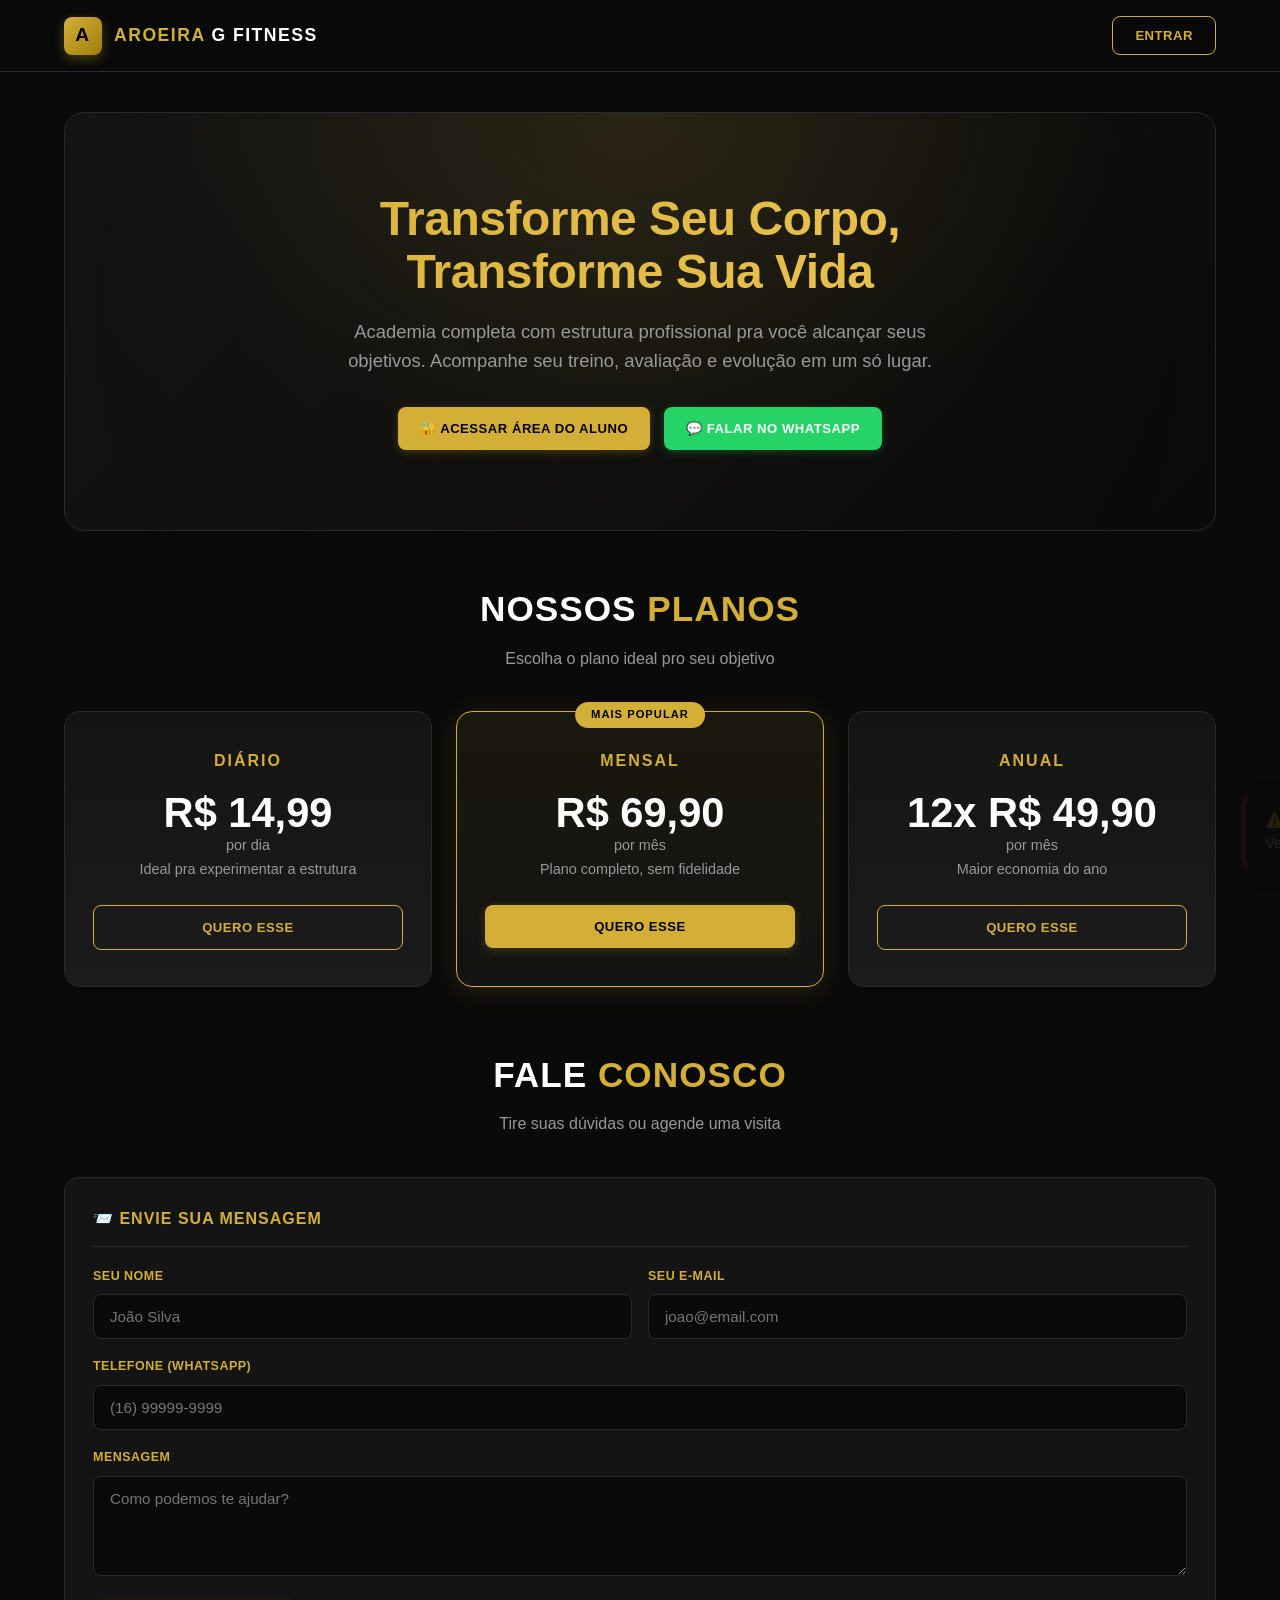
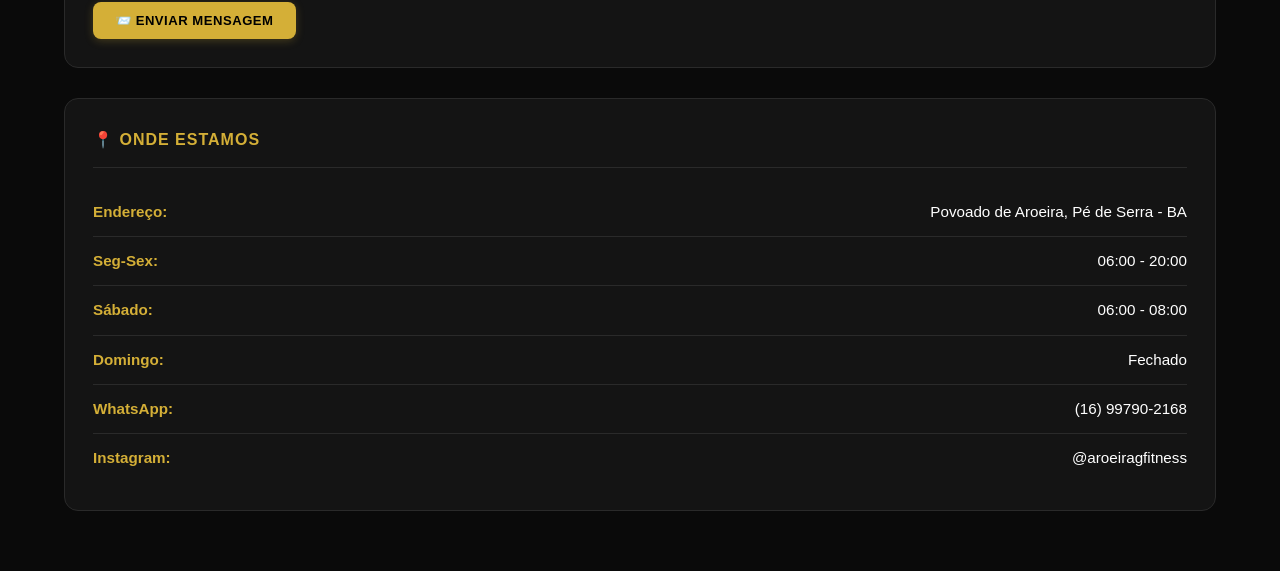
==== commit 7521dd31: "v4: botao Sincronizar, modal de sync" ====
--- a/dashboard.html
+++ b/dashboard.html
@@ -19,6 +19,7 @@
         </div>
         <div class="user-area">
             <div class="avatar" id="headerAvatar" onclick="document.getElementById('fotoInput').click()" title="Trocar foto">A</div>
+            <button class="btn btn-gold btn-sm" onclick="sincronizarGestao()" title="Enviar suas alterações pra gestão">📤 Sincronizar</button>
             <button class="btn btn-outline btn-sm" onclick="logout()">Sair</button>
         </div>
     </div>
@@ -225,6 +226,33 @@
 
 </div>
 
-<script src="app.js?v=3"></script>
+<!-- MODAL DE SINCRONIZACAO COM A GESTAO -->
+<div class="modal" id="syncModal">
+    <div class="modal-content" style="max-width: 600px;">
+        <button class="modal-close" onclick="closeModal('syncModal')">×</button>
+        <div class="modal-header">
+            <h2>📤 Sincronizar com a Gestão</h2>
+            <p>Cole o JSON abaixo no arquivo <code>aroeira_data.json</code> da gestão e dê commit no GitHub.</p>
+        </div>
+        <textarea id="syncJsonText" style="width:100%; height:300px; font-family:monospace; font-size:0.75rem; padding:10px; border:1px solid var(--border); border-radius:8px; background:var(--bg-input); color:var(--text);"></textarea>
+        <div style="display:flex; gap:10px; margin-top:15px;">
+            <button class="btn btn-outline" onclick="copiarSyncJson()">📋 Copiar</button>
+            <button class="btn" onclick="fecharSync()">Fechar</button>
+        </div>
+    </div>
+</div>
+
+<script>
+function copiarSyncJson() {
+    const t = document.getElementById('syncJsonText');
+    t.select();
+    document.execCommand('copy');
+    toast('✅ JSON copiado! Cole no aroeira_data.json e dê commit.');
+}
+function fecharSync() { closeModal('syncModal'); }
+</script>
+
+<script src="exercicios.js?v=4"></script>
+<script src="app.js?v=4"></script>
 </body>
 </html>
